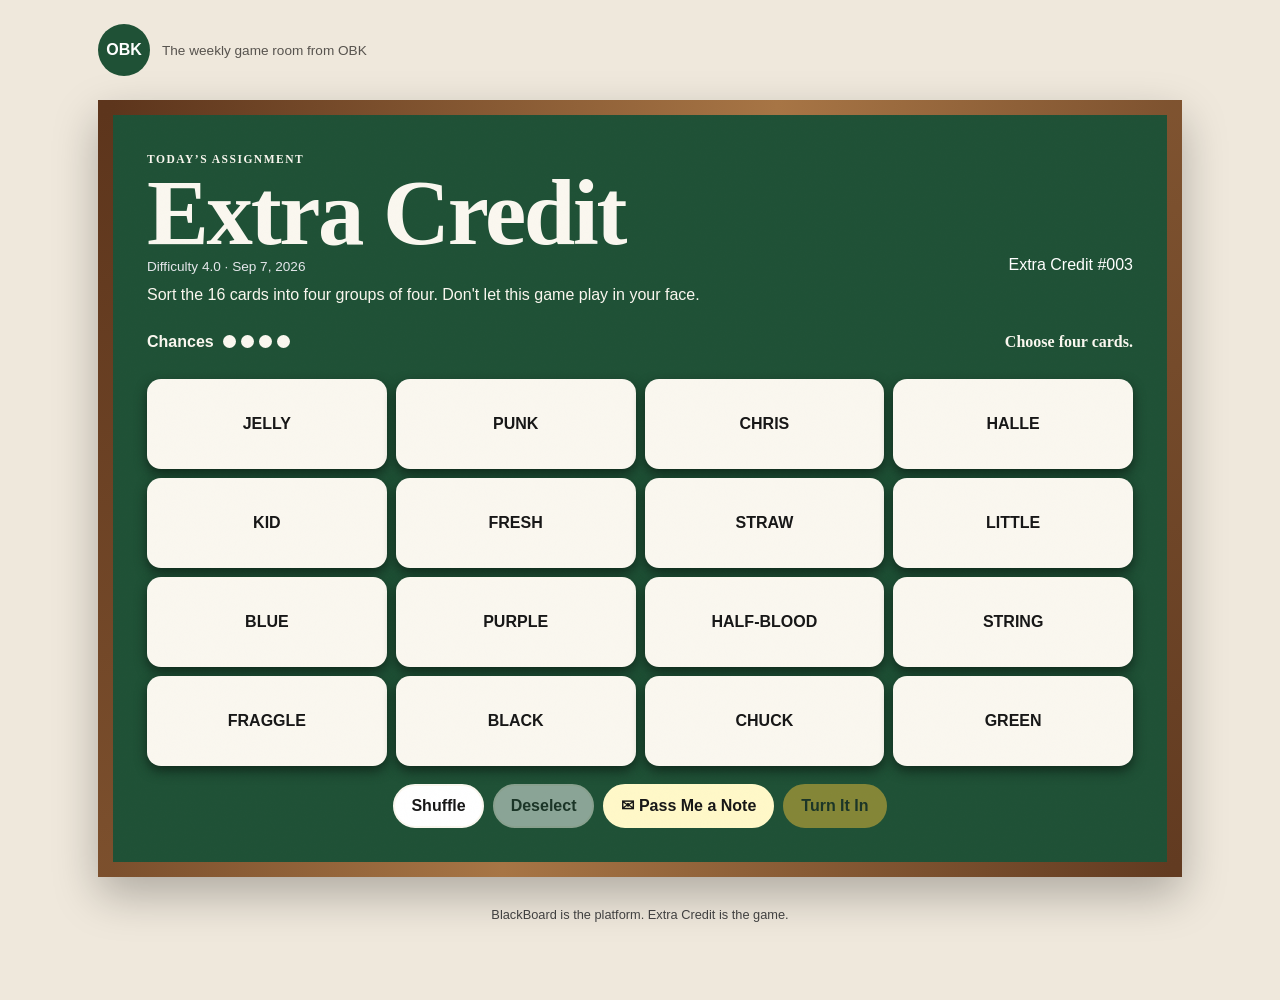
==== embed/blackboard.html @ 4e2f39e2 "Apply approved beta copy and remove reset controls" ====
<!doctype html>
<html lang="en">
<head><meta charset="utf-8"><meta name="viewport" content="width=device-width,initial-scale=1"><meta name="robots" content="noindex,nofollow,noarchive"><meta name="theme-color" content="#1f5136"><title>BlackBoard | Extra Credit</title><meta name="description" content="Step up to BlackBoard and sort sixteen cards into four hidden groups."><style>:root{--ink:#171717;--cream:#fffaf1;--paper:#fff;--accent:#f2b705;--freshman:#e6c35c;--sophomore:#8cc6ad;--junior:#78a8d8;--senior:#ba8bc7;--shadow:0 10px 30px rgb(0 0 0/.09)}
*{box-sizing:border-box}html{font-family:Inter,ui-sans-serif,-apple-system,BlinkMacSystemFont,"Segoe UI",Arial,sans-serif;color:var(--ink);background:var(--cream)}body{margin:0;min-width:320px}button,a{font:inherit}button{cursor:pointer}button:disabled{cursor:not-allowed;opacity:.48}:focus-visible{outline:4px solid #ef9c00;outline-offset:3px}.skip{position:fixed;left:1rem;top:-5rem;z-index:20;background:#fff;padding:.75rem}.skip:focus{top:1rem}.shell{width:min(960px,100%);margin:auto;padding:24px 18px 48px}.site-head{display:flex;align-items:center;justify-content:space-between;gap:20px;margin-bottom:24px}.brand{display:flex;gap:12px;align-items:center;text-decoration:none;color:inherit}.brand-mark{width:52px;height:52px;display:grid;place-items:center;border-radius:15px;background:var(--ink);color:var(--accent);font-weight:900}.brand-copy strong{font-size:clamp(1.45rem,5vw,2.2rem);display:block;letter-spacing:-.04em}.brand-copy span,.meta{font-size:.85rem;color:#57534e}.site-nav{display:flex;gap:15px;align-items:center}.site-nav a{color:inherit;font-weight:800;text-underline-offset:4px}.game{position:relative}.game-head{display:flex;justify-content:space-between;align-items:end;gap:18px;margin-bottom:12px}.eyebrow{text-transform:uppercase;letter-spacing:.13em;font-weight:900;font-size:.72rem}.game h1{font-size:clamp(2.4rem,8vw,4.5rem);letter-spacing:-.055em;line-height:.9;margin:.25rem 0}.lede{margin:.5rem 0 1.25rem;max-width:570px}.status{min-height:36px;display:flex;align-items:center;justify-content:space-between;gap:10px;font-weight:800;margin-bottom:10px}.mistakes-wrap{display:flex;align-items:center;gap:9px;white-space:nowrap}.mistakes{display:flex;gap:5px}.mistake-dot{width:13px;height:13px;border-radius:50%;background:currentColor}.mistake-dot.used{opacity:.16}.message{text-align:right}.solved{display:grid;gap:9px;margin-bottom:9px}.solved-card{border-radius:15px;padding:14px;text-align:center;display:grid;gap:3px;animation:reveal .28s ease both}.solved-card strong{font-size:1.1rem}.solved-card span:last-child{font-size:.88rem}.level-label{text-transform:uppercase;letter-spacing:.12em;font-size:.68rem;font-weight:900}.level-freshman{background:var(--freshman);color:#171717}.level-sophomore{background:var(--sophomore);color:#171717}.level-junior{background:var(--junior);color:#171717}.level-senior{background:var(--senior);color:#171717}.deck{display:grid;grid-template-columns:repeat(4,minmax(0,1fr));gap:9px}.tile{min-height:90px;padding:8px;border:0;border-radius:14px;background:var(--paper);color:var(--ink);box-shadow:var(--shadow);font-weight:900;font-size:clamp(.68rem,2.3vw,1rem);overflow-wrap:anywhere;transition:transform .15s,background .15s,color .15s}.tile:hover:not(:disabled){transform:translateY(-2px)}.tile.selected{background:var(--ink);color:#fff;transform:scale(.96)}.actions{display:flex;gap:9px;justify-content:center;flex-wrap:wrap;margin-top:18px}.pill{padding:10px 16px;border:2px solid currentColor;border-radius:999px;background:#fff;color:var(--ink);font-weight:900}.pill.primary{background:var(--ink);color:#fff;border-color:var(--ink)}.pill.note{background:#fff1a8}.utility{display:flex;justify-content:space-between;align-items:center;margin-top:22px;font-size:.85rem}.text-button{border:0;background:none;text-decoration:underline}.dialog{border:0;border-radius:20px;width:min(480px,calc(100% - 30px));padding:0;box-shadow:0 24px 80px #0006}.dialog::backdrop{background:#171717aa;backdrop-filter:blur(3px)}.dialog-inner{padding:25px}.dialog h2{margin:0 0 8px;font-size:1.8rem}.dialog-actions{display:flex;gap:8px;flex-wrap:wrap;margin-top:18px}.note-choices{display:grid;grid-template-columns:1fr 1fr;gap:10px;margin-top:15px}.note-choice{min-height:85px;border:1px solid #d6c774;border-radius:7px;background:#fff8c8;padding:10px;font-weight:900;box-shadow:3px 4px 0 #d6c774}.result-text{width:100%;height:185px;resize:none;padding:13px;border:1px solid #ccc;border-radius:10px;font:inherit;line-height:1.5}.noscript{padding:1rem;background:#fee2e2}.site-foot{text-align:center;padding:30px;color:#57534e;font-size:.8rem}
@keyframes reveal{from{opacity:0;transform:translateY(8px)}to{opacity:1;transform:none}}
@media(max-width:640px){.shell{padding:16px 12px 32px}.site-head{align-items:flex-start}.site-nav{flex-direction:column;align-items:flex-end;gap:6px}.brand-copy span{display:none}.game-head{align-items:start;flex-direction:column;gap:3px}.deck{gap:6px}.tile{min-height:73px;border-radius:10px}.status{font-size:.8rem}.actions{gap:6px}.pill{padding:9px 12px}.utility{align-items:flex-start;gap:12px}.note-choices{grid-template-columns:1fr}}
@media(prefers-reduced-motion:reduce){*,*::before,*::after{scroll-behavior:auto!important;animation:none!important;transition:none!important}}
/* Release accessibility: primary actions and navigation meet touch-target guidance. */
.pill,.text-button,.note-choice,.site-nav a,.utility a{min-height:44px}.pill,.text-button,.note-choice{min-width:44px}.site-nav a,.utility a{display:inline-flex;align-items:center}.share-status{min-height:1.5em;margin:.5rem 0;font-weight:700}.load-error{max-width:38rem;margin:2rem auto;text-align:center}
/* Final responsive and interaction polish. */
.site-nav a,.utility a,.archive a{color:inherit;text-decoration-color:var(--accent);text-decoration-thickness:2px;text-underline-offset:4px}
.archive .routes a{text-decoration:none}
.note-choice:disabled{opacity:1;color:#514b43;background:#eee6da;border-color:#958a7b}
.actions[hidden]{display:none!important}
.tile{word-break:normal;overflow-wrap:normal;hyphens:manual}
@media(max-width:640px){.tile{font-size:12px}.dialog-actions .pill{min-height:44px}}
@media(max-width:350px){.site-head{flex-wrap:wrap}.site-nav{width:100%;flex-direction:row;justify-content:space-between;align-items:center;gap:4px}.site-nav a{padding-inline:4px}.deck{grid-template-columns:repeat(2,minmax(0,1fr))}.tile{min-height:64px;font-size:13px;padding-inline:5px}}

html{background:#efe8dc}.shell{width:min(1120px,100%)}.brand-mark{border-radius:50%;background:#1f5136;color:#fff}.game{background:#1f5136;color:#faf7ef;border:clamp(8px,2vw,15px) solid #7b4f2d;border-image:linear-gradient(110deg,#5d351c,#a77545,#623b21) 1;border-radius:7px;box-shadow:0 18px 45px #0004;padding:clamp(18px,4vw,34px)}.game::after{content:"";position:absolute;inset:0;pointer-events:none;opacity:.2;background-image:url("data:image/svg+xml,%3Csvg xmlns='http://www.w3.org/2000/svg' width='80' height='80'%3E%3Cfilter id='n'%3E%3CfeTurbulence baseFrequency='.8' numOctaves='2' stitchTiles='stitch'/%3E%3C/filter%3E%3Crect width='100%25' height='100%25' filter='url(%23n)' opacity='.08'/%3E%3C/svg%3E")}.game h1,.message,.eyebrow{font-family:"Patrick Hand","Chalkboard SE",cursive}.game h1{font-size:clamp(3.2rem,9vw,5.8rem);letter-spacing:-.025em}.meta{color:#e5e7eb}.tile{background:#faf7ef;box-shadow:0 5px 12px #102a1c}.tile.selected{background:#f3c13a;color:#171717}.pill{border-color:#faf7ef}.pill.primary{background:#f3c13a;color:#171717;border-color:#f3c13a}.pill.note{background:#fff8c8;color:#171717;border-color:#fff8c8}.text-button{color:#fff}.solved-card{font-family:"Patrick Hand","Chalkboard SE",cursive;font-size:1.05rem;box-shadow:inset 0 0 18px rgb(255 255 255/.12);background-image:linear-gradient(102deg,transparent,rgb(255 255 255/.08),transparent)}.issue-stamp{text-align:right;color:#fff}.site-foot{color:#444}.dialog-inner{background-color:#fffdf5;background-image:repeating-linear-gradient(0deg,transparent 0,transparent 27px,rgb(65 105 160/.09) 28px);border-top:8px solid #7b4f2d;box-shadow:0 18px 55px #0006}.dialog-inner h2{font-family:"Patrick Hand","Chalkboard SE",cursive;font-size:2rem}.dialog .note-choice:disabled{color:#48433d;background:#e8dfd0}

/* Embedded documents are isolated by an iframe; these selectors cannot leak into Fourthwall. */
</style></head>
<body><a class="skip" href="#game">Skip to game</a><div class="shell">
<header class="site-head"><div class="brand"><span class="brand-mark">OBK</span><span class="brand-copy"><span>The weekly game room from OBK</span></span></div></header>
<main id="game" class="game" data-game data-variant="blackboard"><div class="game-head"><div><span class="eyebrow">Today’s assignment</span><h1>Extra Credit</h1><div class="meta"><span data-difficulty></span> · <span data-date></span></div></div><div class="issue-stamp" data-issue></div></div><p class="lede">Sort the 16 cards into four groups of four. Don't let this game play in your face.</p>
<div class="status"><div class="mistakes-wrap">Chances <span class="mistakes" data-mistakes></span></div><div class="message" data-message role="status" aria-live="polite">Choose four cards.</div></div>
<div class="solved" data-solved aria-label="Solved groups"></div><div class="deck" data-deck aria-label="Unsolved cards"></div>
<div class="actions"><button class="pill" type="button" data-shuffle>Shuffle</button><button class="pill" type="button" data-deselect>Deselect</button><button class="pill note" type="button" data-note>✉ Pass Me a Note</button><button class="pill primary" type="button" data-submit>Turn It In</button></div>
</main>
<noscript><p class="noscript">Extra Credit needs JavaScript enabled to keep score.</p></noscript><footer class="site-foot">BlackBoard is the platform. Extra Credit is the game.</footer></div>
<dialog class="dialog" id="note-dialog" aria-labelledby="note-title"><div class="dialog-inner"><h2 id="note-title">Pass Me a Note</h2><p>Open one correct word from a class level. No category spoilers. Each note opens once.</p><div class="note-choices" data-note-choices></div><div class="dialog-actions"><button class="pill" type="button" data-close-dialog>Back to the board</button></div></div></dialog>
<dialog class="dialog" id="result-dialog" aria-labelledby="result-title"><div class="dialog-inner"><h2 id="result-title" data-result-title>Report Card</h2><p>Your report is spoiler-free and ready to share.</p><textarea class="result-text" data-result-text readonly aria-label="Shareable result"></textarea><p class="share-status" data-share-status role="status" aria-live="polite"></p><div class="dialog-actions"><button class="pill primary" type="button" data-copy>Copy Result</button><button class="pill" type="button" data-share>Share</button><button class="pill" type="button" data-close-dialog>Review board</button></div></div></dialog>
<script>const LEVELS = ['freshman', 'sophomore', 'junior', 'senior'];
const SYMBOLS = { freshman: '🟨', sophomore: '🟩', junior: '🟦', senior: '🟪' };

function solutionPaths(puzzle) {
  return puzzle.solutionPaths?.length ? puzzle.solutionPaths : [{ id: 'reference' }];
}

function groupsForPath(puzzle, path) {
  return puzzle.groups.map(group => ({
    ...group,
    words: path.overrides?.[group.level] || group.words
  }));
}

function sameWords(left, right) {
  return left.length === right.length && left.every(word => right.includes(word));
}

function groupForLevel(puzzle, state, level) {
  const paths = solutionPaths(puzzle);
  const path = paths.find(item => item.id === state.solutionPath) || paths[0];
  return groupsForPath(puzzle, path).find(group => group.level === level);
}

function shuffled(items, random = Math.random) {
  const copy = [...items];
  for (let i = copy.length - 1; i > 0; i--) {
    const j = Math.floor(random() * (i + 1));
    [copy[i], copy[j]] = [copy[j], copy[i]];
  }
  return copy;
}

function createGame(puzzle, variant = 'misdirection', random = Math.random) {
  return {
    version: 1,
    contentVersion: puzzle.contentVersion,
    puzzleId: puzzle.id,
    variant,
    remaining: shuffled(puzzle.groups.flatMap(group => group.words), random),
    selected: [],
    solved: [],
    solutionPath: null,
    mistakes: 0,
    notesUsed: [],
    status: 'playing',
    startedAt: Date.now()
  };
}

function toggleCard(state, word) {
  if (state.status !== 'playing' || !state.remaining.includes(word)) return state;
  const selected = state.selected.includes(word)
    ? state.selected.filter(item => item !== word)
    : state.selected.length < 4 ? [...state.selected, word] : state.selected;
  return { ...state, selected };
}

function deselectAll(state) {
  return { ...state, selected: [] };
}

function shuffleRemaining(state, random = Math.random) {
  return { ...state, remaining: shuffled(state.remaining, random) };
}

function submitSelection(state, puzzle) {
  if (state.status !== 'playing') return { state, event: 'inactive' };
  if (state.selected.length !== 4) return { state, event: 'incomplete' };
  const chosen = new Set(state.selected);
  const availablePaths = solutionPaths(puzzle).filter(path => !state.solutionPath || path.id === state.solutionPath);
  const matches = availablePaths.flatMap(path => groupsForPath(puzzle, path)
    .filter(group => !state.solved.includes(group.level) && group.words.every(word => chosen.has(word)))
    .map(group => ({ path, group })));
  const match = matches[0];
  const group = match?.group;
  if (group) {
    const matchingPathIds = new Set(matches
      .filter(item => item.group.level === group.level && sameWords(item.group.words, group.words))
      .map(item => item.path.id));
    const solutionPath = state.solutionPath || (matchingPathIds.size === 1 ? match.path.id : null);
    const solved = [...state.solved, group.level];
    const complete = solved.length === puzzle.groups.length;
    return {
      event: 'correct', group,
      state: {
        ...state,
        selected: [],
        solved,
        solutionPath,
        remaining: state.remaining.filter(word => !chosen.has(word)),
        status: complete ? 'complete' : 'playing',
        ...(complete ? { completedAt: Date.now() } : {})
      }
    };
  }
  const oneAway = availablePaths.some(path => groupsForPath(puzzle, path)
    .some(item => !state.solved.includes(item.level) && item.words.filter(word => chosen.has(word)).length === 3));
  const mistakes = state.mistakes + 1;
  const failed = mistakes >= 4;
  return {
    event: failed ? 'failed' : oneAway ? 'one-away' : 'wrong',
    oneAway,
    state: { ...state, selected: [], mistakes, status: failed ? 'failed' : 'playing' }
  };
}

function useNote(state, level, puzzle) {
  if (!LEVELS.includes(level) || !puzzle.groups.some(group => group.level === level)) return { state, event: 'invalid-level' };
  if (state.notesUsed.includes(level)) return { state, event: 'already-used' };
  const group = puzzle.groups.find(item => item.level === level);
  return {
    event: 'note-opened', level, word: group.hintWord,
    state: { ...state, notesUsed: [...state.notesUsed, level] }
  };
}

function resetGame(puzzle, variant = 'misdirection', random = Math.random) {
  return createGame(puzzle, variant, random);
}

function hydrateGame(value, puzzle, variant) {
  if (!value || value.version !== 1 || value.contentVersion !== puzzle.contentVersion || value.puzzleId !== puzzle.id || value.variant !== variant) return null;
  const allWords = puzzle.groups.flatMap(group => group.words);
  const paths = solutionPaths(puzzle);
  const requestedPath = value.solutionPath == null ? null : paths.find(path => path.id === value.solutionPath);
  if (value.solutionPath != null && !requestedPath) return null;
  const candidatePaths = requestedPath ? [requestedPath] : paths;
  const compatiblePaths = candidatePaths.filter(path => {
    const solvedWords = groupsForPath(puzzle, path)
      .filter(group => value.solved?.includes(group.level)).flatMap(group => group.words);
    const expected = allWords.filter(word => !solvedWords.includes(word));
    return Array.isArray(value.remaining) && sameWords(value.remaining, expected);
  });
  const valid = Array.isArray(value.remaining) && Array.isArray(value.selected) && Array.isArray(value.solved) &&
    Array.isArray(value.notesUsed) && Number.isInteger(value.mistakes) && value.mistakes >= 0 && value.mistakes <= 4 &&
    value.remaining.every(word => allWords.includes(word)) && new Set(value.remaining).size === value.remaining.length &&
    value.selected.every(word => value.remaining.includes(word)) && new Set(value.selected).size === value.selected.length && value.selected.length <= 4 &&
    value.solved.every(level => LEVELS.includes(level)) && new Set(value.solved).size === value.solved.length &&
    value.notesUsed.every(level => LEVELS.includes(level)) && new Set(value.notesUsed).size === value.notesUsed.length &&
    ['playing','complete','failed'].includes(value.status) && compatiblePaths.length > 0 &&
    (value.status !== 'complete' || (value.solved.length === puzzle.groups.length && value.remaining.length === 0)) &&
    (value.status !== 'playing' || value.solved.length < puzzle.groups.length);
  if (!valid) return null;
  const inferredPath = value.solutionPath ?? (compatiblePaths.length === 1 && paths.length > 1 ? compatiblePaths[0].id : null);
  return Object.hasOwn(value, 'solutionPath') && value.solutionPath === inferredPath ? value : { ...value, solutionPath: inferredPath };
}

function resultText(state, puzzle) {
  const rows = state.solved.map(level => SYMBOLS[level]).join('\n');
  if (state.status === 'failed') {
    return `BlackBoard\n${puzzle.title}\nOutcome: Not solved\nMistakes: ${state.mistakes}\nNotes Used: ${state.notesUsed.length}`;
  }
  return `BlackBoard\n${puzzle.title}\n\n${rows}\n\nMistakes: ${state.mistakes}\nNotes Used: ${state.notesUsed.length}`;
}


const allowed = new Set([
  'blackboard_page_view','extra_credit_started','submission_correct','submission_wrong',
  'one_away_triggered','note_opened','group_solved','puzzle_completed','puzzle_failed',
  'result_copied','result_shared','archive_opened'
]);
const parentChannel = 'obk:blackboard:analytics:v1';

function track(name, details = {}) {
  if (!allowed.has(name)) return;
  const safe = Object.fromEntries(Object.entries(details).filter(([, value]) =>
    ['string','number','boolean'].includes(typeof value)
  ));
  const payload = { name, ...safe };
  window.dispatchEvent(new CustomEvent('blackboard:analytics', { detail: payload }));
  if (Array.isArray(window.dataLayer)) window.dataLayer.push({ event: name, ...safe });
  if (window.parent !== window) window.parent.postMessage({ channel: parentChannel, payload }, '*');
}

const root = document.querySelector('[data-game]');
const variant = root.dataset.variant;
const $ = selector => document.querySelector(selector);

function renderLoadError() {
  const panel = document.createElement('section');
  panel.className = 'load-error';
  panel.setAttribute('role', 'alert');
  const title = document.createElement('h2');
  title.textContent = 'We could not load this puzzle.';
  const detail = document.createElement('p');
  detail.textContent = 'Check your connection or puzzle data, then try again.';
  const retry = document.createElement('button');
  retry.type = 'button';
  retry.className = 'pill primary';
  retry.textContent = 'Retry puzzle';
  retry.addEventListener('click', () => location.reload());
  panel.append(title, detail, retry);
  root.replaceChildren(panel);
}

function isPuzzle(value) {
  if (!value || typeof value.id !== 'string' || typeof value.contentVersion !== 'string' ||
      typeof value.title !== 'string' || typeof value.publishDate !== 'string' || !Array.isArray(value.groups) || value.groups.length !== 4) return false;
  const words = value.groups.flatMap(group => Array.isArray(group.words) ? group.words : []);
  return words.length === 16 && new Set(words).size === 16 && value.groups.every(group =>
    LEVELS.includes(group.level) && typeof group.category === 'string' && group.words.length === 4 &&
    group.words.every(word => typeof word === 'string') && group.words.includes(group.hintWord));
}

const catalog = {"puzzles":[{"id":"003","contentVersion":"1.0.0","title":"Extra Credit #003","publishDate":"2026-09-07","difficulty":"4.0","dek":"Some cards are absolutely trying to set you up.","groups":[{"level":"freshman","category":"___ Berry","words":["HALLE","CHUCK","BLUE","STRAW"],"hintWord":"HALLE"},{"level":"sophomore","category":"___ Rock","words":["CHRIS","KID","PUNK","FRAGGLE"],"hintWord":"CHRIS"},{"level":"junior","category":"___ Prince","words":["FRESH","PURPLE","HALF-BLOOD","LITTLE"],"hintWord":"FRESH"},{"level":"senior","category":"___ Bean","words":["BLACK","GREEN","STRING","JELLY"],"hintWord":"JELLY"}],"solutionPaths":[{"id":"reference"},{"id":"black-purple-swap","overrides":{"junior":["FRESH","BLACK","HALF-BLOOD","LITTLE"],"senior":["PURPLE","GREEN","STRING","JELLY"]}}]}]};
if (catalog) {
  const requested = new URLSearchParams(location.search).get('issue');
  const puzzle = catalog.puzzles.find(item => item.id === requested) || catalog.puzzles.at(-1);
  const storageKey = `obk:blackboard:${puzzle.id}:${variant}`;
  let memorySave = null;
  let storageWarning = false;
  let saved = null;
  try {
    const raw = localStorage.getItem(storageKey);
    saved = raw ? JSON.parse(raw) : null;
  } catch {
    saved = memorySave;
    storageWarning = true;
  }
  let state = hydrateGame(saved, puzzle, variant) || createGame(puzzle, variant);
  const isNew = !saved;

  const els = {
    issue: $('[data-issue]'), date: $('[data-date]'), difficulty: $('[data-difficulty]'),
    deck: $('[data-deck]'), solved: $('[data-solved]'), message: $('[data-message]'),
    mistakes: $('[data-mistakes]'), submit: $('[data-submit]'), deselect: $('[data-deselect]'),
    shuffle: $('[data-shuffle]'), reset: $('[data-reset]'), note: $('[data-note]'),
    noteDialog: $('#note-dialog'), noteChoices: $('[data-note-choices]'),
    resultDialog: $('#result-dialog'), resultText: $('[data-result-text]'),
    copy: $('[data-copy]'), share: $('[data-share]'), resultTitle: $('[data-result-title]'),
    actions: $('.actions'),
    shareStatus: $('[data-share-status]')
  };

  function announce(text) { els.message.textContent = text; }
  function titleCase(word) { return word[0].toUpperCase() + word.slice(1); }
  function groupFor(level) { return groupForLevel(puzzle, state, level); }
  function persist() {
    memorySave = JSON.parse(JSON.stringify(state));
    try { localStorage.setItem(storageKey, JSON.stringify(state)); }
    catch { storageWarning = true; }
  }
  function storageNotice() {
    if (storageWarning) announce('Progress is saved for this visit only.');
  }

  function render() {
    els.issue.textContent = puzzle.title;
    els.date.textContent = new Date(`${puzzle.publishDate}T12:00:00`).toLocaleDateString(undefined, { month:'short', day:'numeric', year:'numeric' });
    els.difficulty.textContent = `Difficulty ${puzzle.difficulty}`;
    const visibleWords = state.status === 'failed' ? [] : state.remaining;
    els.deck.replaceChildren(...visibleWords.map(word => {
      const button = document.createElement('button');
      button.type = 'button';
      button.className = `tile${state.selected.includes(word) ? ' selected' : ''}`;
      button.textContent = word;
      button.dataset.word = word;
      button.setAttribute('aria-pressed', String(state.selected.includes(word)));
      button.disabled = state.status !== 'playing';
      button.addEventListener('click', () => {
        const atLimit = state.selected.length === 4 && !state.selected.includes(word);
        state = toggleCard(state, word);
        persist();
        render();
        if (atLimit) announce('Four-card limit reached. Deselect a card before choosing another.');
      });
      return button;
    }));

    const shownLevels = state.status === 'failed' ? LEVELS : state.solved;
    els.solved.replaceChildren(...shownLevels.map(level => {
      const group = groupFor(level);
      const card = document.createElement('section');
      card.className = `solved-card level-${level}`;
      const label = document.createElement('span');
      label.className = 'level-label';
      label.textContent = titleCase(level);
      const category = document.createElement('strong');
      category.textContent = group.category;
      const words = document.createElement('span');
      words.textContent = group.words.join(' · ');
      card.append(label, category, words);
      return card;
    }));
    els.mistakes.replaceChildren(...Array.from({ length: 4 }, (_, index) => {
      const dot = document.createElement('span');
      dot.className = `mistake-dot${index < state.mistakes ? ' used' : ''}`;
      dot.setAttribute('aria-hidden', 'true');
      return dot;
    }));
    els.mistakes.setAttribute('aria-label', `${4-state.mistakes} mistakes remaining`);
    els.submit.disabled = state.selected.length !== 4 || state.status !== 'playing';
    els.deselect.disabled = state.selected.length === 0 || state.status !== 'playing';
    els.shuffle.disabled = state.status !== 'playing';
    els.note.disabled = state.status !== 'playing' || state.notesUsed.length === 4;
    els.actions.hidden = state.status === 'failed';
    if (state.status === 'failed') announce('Class dismissed — the board has been revealed.');
    if (state.status === 'complete') openResult('Extra credit earned!');
    if (state.status === 'failed') openResult('Class dismissed — review the board.');
  }

  function openResult(title) {
    els.resultTitle.textContent = title;
    els.resultText.value = resultText(state, puzzle);
    els.resultText.setSelectionRange(0, 0);
    els.resultText.scrollTop = 0;
    els.share.hidden = typeof navigator.share !== 'function';
    if (!els.resultDialog.open) {
      els.copy.textContent = 'Copy Result';
      els.shareStatus.textContent = '';
      els.resultDialog.showModal();
    }
    els.resultText.setSelectionRange(0, 0);
    els.resultText.scrollTop = 0;
  }

  function manualCopyFallback() {
    els.shareStatus.textContent = 'Select the spoiler-free result above and copy manually.';
    els.resultText.focus();
    els.resultText.select();
  }

  function renderNoteChoices(focusAfterLevel = null) {
    els.noteChoices.replaceChildren(...LEVELS.map(level => {
      const button = document.createElement('button');
      button.type = 'button';
      button.className = 'note-choice';
      button.dataset.level = level;
      const used = state.notesUsed.includes(level);
      button.textContent = used ? `${titleCase(level)} Note — ${groupFor(level).hintWord}` : `${titleCase(level)} Note`;
      button.disabled = used;
      button.addEventListener('click', () => {
        const result = useNote(state, level, puzzle);
        state = result.state;
        persist();
        announce(`${titleCase(level)} note opened: ${result.word}`);
        track('note_opened', { issue:puzzle.id, variant, level });
        render();
        renderNoteChoices(level);
      });
      return button;
    }));
    if (focusAfterLevel) {
      const index = LEVELS.indexOf(focusAfterLevel);
      const candidates = [...els.noteChoices.querySelectorAll('button:not(:disabled)')];
      const next = candidates.find(button => LEVELS.indexOf(button.dataset.level) > index) || candidates[0] || els.noteDialog.querySelector('[data-close-dialog]');
      next.focus();
    }
  }

  els.submit.addEventListener('click', () => {
    const outcome = submitSelection(state, puzzle);
    state = outcome.state;
    if (outcome.event === 'incomplete') return announce('Choose exactly four cards.');
    if (outcome.event === 'correct') {
      announce(`${titleCase(outcome.group.level)} group solved.`);
      track('submission_correct', { issue:puzzle.id, variant });
      track('group_solved', { issue:puzzle.id, variant, level:outcome.group.level });
    } else {
      announce(outcome.event === 'failed' ? 'Class dismissed — the board has been revealed.' : outcome.oneAway ? 'One away — three belong together.' : 'That set does not make the grade.');
      track('submission_wrong', { issue:puzzle.id, variant, mistakes:state.mistakes });
      if (outcome.oneAway) track('one_away_triggered', { issue:puzzle.id, variant });
    }
    if (state.status === 'complete') track('puzzle_completed', { issue:puzzle.id, variant, mistakes:state.mistakes, notes:state.notesUsed.length });
    if (state.status === 'failed') track('puzzle_failed', { issue:puzzle.id, variant });
    persist(); render();
  });
  els.deselect.addEventListener('click', () => { state = deselectAll(state); persist(); render(); announce('Selection cleared.'); });
  els.shuffle.addEventListener('click', () => { state = shuffleRemaining(state); persist(); render(); announce('Cards shuffled.'); });
  els.reset?.addEventListener('click', () => {
    if (!confirm('Start this issue over? Your saved progress will be erased.')) return;
    try { localStorage.removeItem(storageKey); } catch { storageWarning = true; }
    memorySave = null;
    state = createGame(puzzle, variant);
    els.copy.textContent = 'Copy Result';
    els.shareStatus.textContent = '';
    persist(); render(); announce('Fresh board ready.');
  });
  els.note.addEventListener('click', () => {
    renderNoteChoices();
    els.noteDialog.showModal();
    (els.noteChoices.querySelector('button:not(:disabled)') || els.noteDialog.querySelector('[data-close-dialog]')).focus();
  });
  document.querySelectorAll('[data-close-dialog]').forEach(button => button.addEventListener('click', () => button.closest('dialog').close()));
  els.copy.addEventListener('click', async () => {
    try {
      if (!navigator.clipboard?.writeText) throw new Error('clipboard unavailable');
      await navigator.clipboard.writeText(resultText(state, puzzle));
      els.copy.textContent = 'Copied!';
      els.shareStatus.textContent = '';
      track('result_copied', { issue:puzzle.id, variant });
    } catch { manualCopyFallback(); }
  });
  els.share.addEventListener('click', async () => {
    els.shareStatus.textContent = '';
    try {
      await navigator.share({ title:puzzle.title, text:resultText(state,puzzle) });
      track('result_shared', { issue:puzzle.id, variant });
    } catch (error) {
      if (error?.name !== 'AbortError') manualCopyFallback();
    }
  });

  document.addEventListener('keydown', event => {
    if (event.key === 'Escape' && state.selected.length && !document.querySelector('dialog[open]')) {
      state = deselectAll(state); persist(); render(); announce('Selection cleared.');
    }
  });
  track('blackboard_page_view', { issue:puzzle.id, variant });
  if (isNew) track('extra_credit_started', { issue:puzzle.id, variant });
  render();
  persist();
  storageNotice();
}
</script>
<script>(()=>{const channel="obk:blackboard:embed-size:v1";let last=0;const send=()=>{const height=Math.max(document.documentElement.scrollHeight,document.body.scrollHeight);if(height!==last){last=height;parent.postMessage({channel,height},'*')}};new ResizeObserver(send).observe(document.documentElement);addEventListener('load',send);addEventListener('resize',send);send()})()</script>
</body></html>
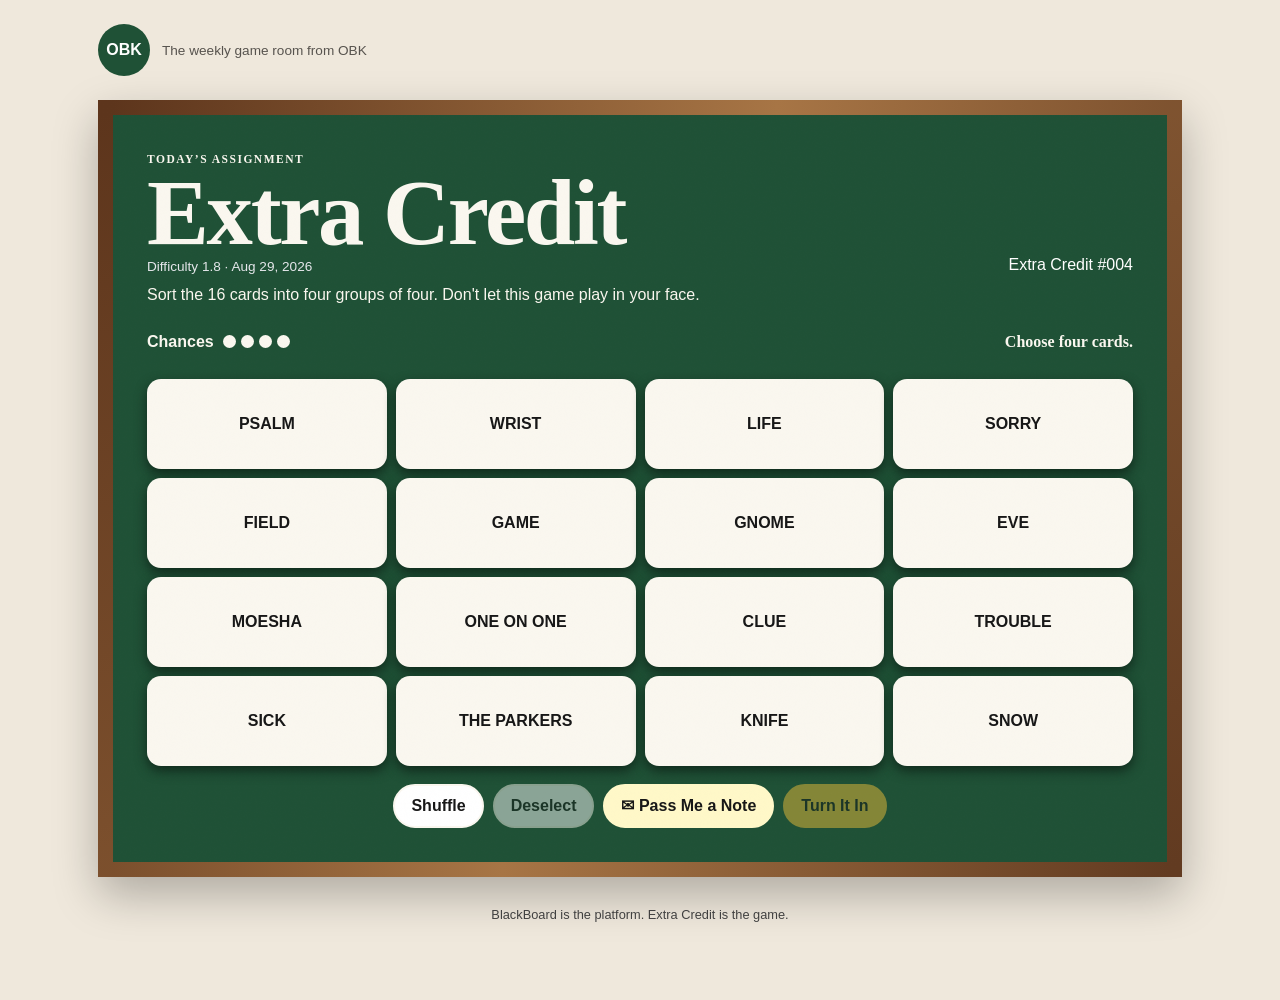
==== commit c7fa3de2: "Add level 1.8 BlackBoard beta assignment" ====
--- a/embed/blackboard.html
+++ b/embed/blackboard.html
@@ -235,10 +235,10 @@
     group.words.every(word => typeof word === 'string') && group.words.includes(group.hintWord));
 }
 
-const catalog = {"puzzles":[{"id":"003","contentVersion":"1.0.0","title":"Extra Credit #003","publishDate":"2026-09-07","difficulty":"4.0","dek":"Some cards are absolutely trying to set you up.","groups":[{"level":"freshman","category":"___ Berry","words":["HALLE","CHUCK","BLUE","STRAW"],"hintWord":"HALLE"},{"level":"sophomore","category":"___ Rock","words":["CHRIS","KID","PUNK","FRAGGLE"],"hintWord":"CHRIS"},{"level":"junior","category":"___ Prince","words":["FRESH","PURPLE","HALF-BLOOD","LITTLE"],"hintWord":"FRESH"},{"level":"senior","category":"___ Bean","words":["BLACK","GREEN","STRING","JELLY"],"hintWord":"JELLY"}],"solutionPaths":[{"id":"reference"},{"id":"black-purple-swap","overrides":{"junior":["FRESH","BLACK","HALF-BLOOD","LITTLE"],"senior":["PURPLE","GREEN","STRING","JELLY"]}}]}]};
+const catalog = {"puzzles":[{"id":"004","contentVersion":"1.0.0","title":"Extra Credit #004","publishDate":"2026-08-29","difficulty":"1.8","dek":"A level 1.8 warm-up with just enough side-eye.","groups":[{"level":"freshman","category":"Classic board games","words":["SORRY","CLUE","TROUBLE","LIFE"],"hintWord":"SORRY"},{"level":"sophomore","category":"Black-led UPN sitcoms","words":["MOESHA","EVE","THE PARKERS","ONE ON ONE"],"hintWord":"MOESHA"},{"level":"junior","category":"___ Day","words":["FIELD","GAME","SICK","SNOW"],"hintWord":"FIELD"},{"level":"senior","category":"Start with a silent letter","words":["KNIFE","GNOME","WRIST","PSALM"],"hintWord":"KNIFE"}],"solutionPaths":[{"id":"reference"}]},{"id":"003","contentVersion":"1.0.0","title":"Extra Credit #003","publishDate":"2026-09-07","difficulty":"4.0","dek":"Some cards are absolutely trying to set you up.","groups":[{"level":"freshman","category":"___ Berry","words":["HALLE","CHUCK","BLUE","STRAW"],"hintWord":"HALLE"},{"level":"sophomore","category":"___ Rock","words":["CHRIS","KID","PUNK","FRAGGLE"],"hintWord":"CHRIS"},{"level":"junior","category":"___ Prince","words":["FRESH","PURPLE","HALF-BLOOD","LITTLE"],"hintWord":"FRESH"},{"level":"senior","category":"___ Bean","words":["BLACK","GREEN","STRING","JELLY"],"hintWord":"JELLY"}],"solutionPaths":[{"id":"reference"},{"id":"black-purple-swap","overrides":{"junior":["FRESH","BLACK","HALF-BLOOD","LITTLE"],"senior":["PURPLE","GREEN","STRING","JELLY"]}}]}]};
 if (catalog) {
   const requested = new URLSearchParams(location.search).get('issue');
-  const puzzle = catalog.puzzles.find(item => item.id === requested) || catalog.puzzles.at(-1);
+  const puzzle = catalog.puzzles.find(item => item.id === requested) || catalog.puzzles.find(item => item.id === '004') || catalog.puzzles.at(-1);
   const storageKey = `obk:blackboard:${puzzle.id}:${variant}`;
   let memorySave = null;
   let storageWarning = false;
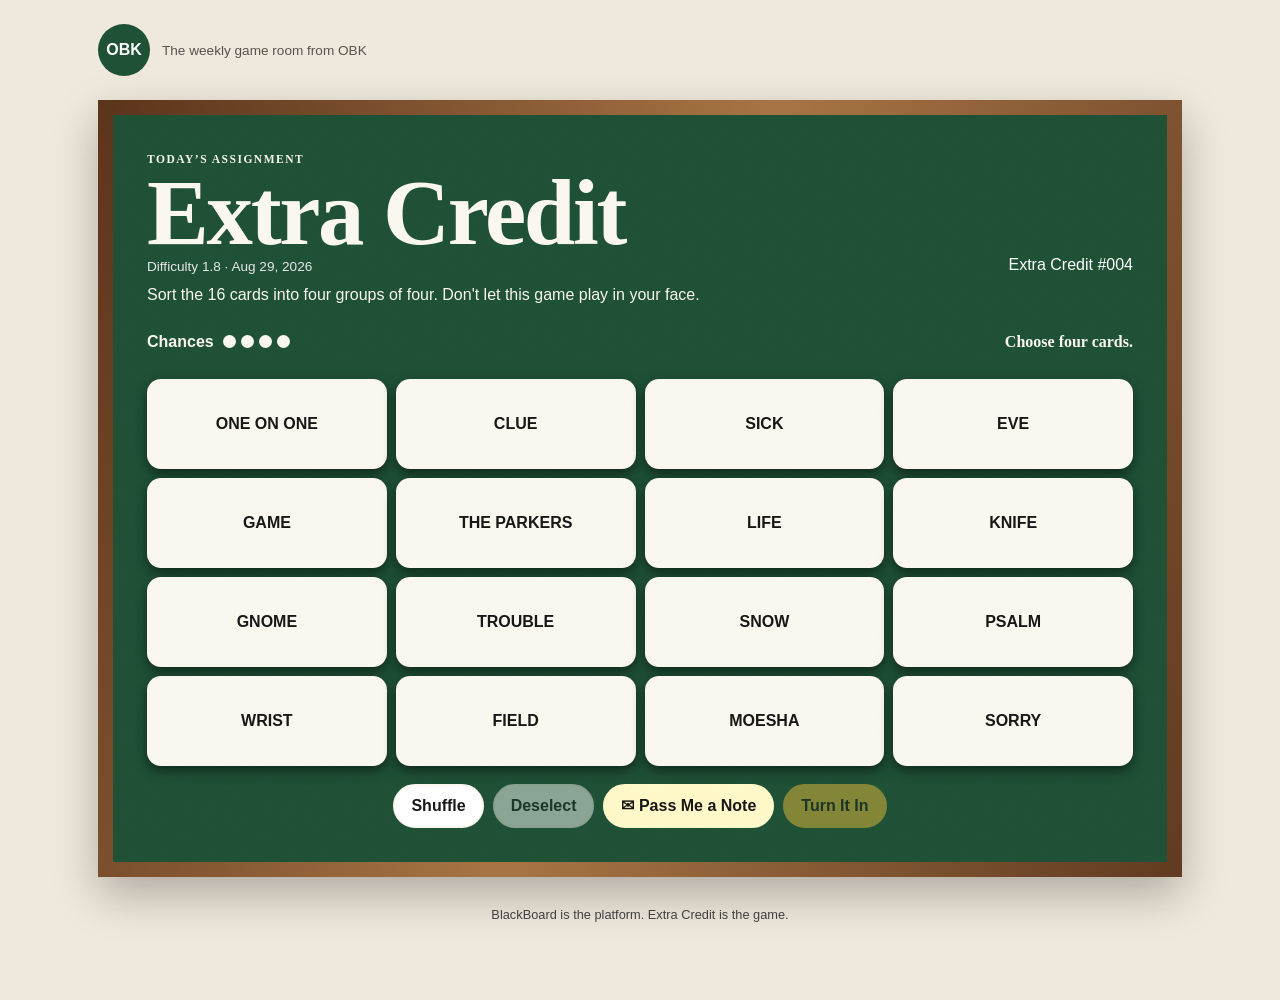
==== commit b908be45: "Add privacy-light beta analytics" ====
--- a/embed/blackboard.html
+++ b/embed/blackboard.html
@@ -190,19 +190,158 @@
 const allowed = new Set([
   'blackboard_page_view','extra_credit_started','submission_correct','submission_wrong',
   'one_away_triggered','note_opened','group_solved','puzzle_completed','puzzle_failed',
-  'result_copied','result_shared','archive_opened'
+  'result_copied','result_shared','archive_opened','session_summary'
 ]);
+const allowedDetailKeys = new Set(['issue','variant','level','mistakes','notes']);
+const allowedAttribution = ['tester','first','position','utm_source','utm_medium','utm_campaign','utm_content'];
 const parentChannel = 'obk:blackboard:analytics:v1';
+const collectorName = 'OBK Extra Credit Beta Analytics';
+const collectorUrl = 'https://docs.google.com/forms/d/e/1FAIpQLSeT6aYOohLqDKbA_g9wj3XzfJS9mZMpETEm-7RBGRyx_tzQ-w/formResponse';
+const collectorField = 'entry.709548594';
+const sessionKey = 'obk:extra-credit:analytics-session:v1';
+const schemaVersion = 1;
+
+let configured = false;
+let context = {};
+let attribution = {};
+let sessionId = '';
+let sequence = 0;
+let sessionStartedAt = Date.now();
+let activeStartedAt = null;
+let activeMilliseconds = 0;
+let lastEvent = 'none';
+let summaryVersion = 0;
+const progress = { attempts:0, hints:0, groups_solved:0, outcome:'in_progress' };
+
+function safeSessionId() {
+  try {
+    const existing = sessionStorage.getItem(sessionKey);
+    if (existing && /^[a-zA-Z0-9-]{8,80}$/.test(existing)) return existing;
+    const created = crypto.randomUUID?.() || `visit-${Date.now()}-${Math.random().toString(36).slice(2,10)}`;
+    sessionStorage.setItem(sessionKey, created);
+    return created;
+  } catch {
+    return `visit-${Date.now()}-${Math.random().toString(36).slice(2,10)}`;
+  }
+}
+
+function cleanToken(value, maximum = 64) {
+  return typeof value === 'string' && /^[a-zA-Z0-9._-]+$/.test(value) ? value.slice(0, maximum) : undefined;
+}
+
+function readAttribution() {
+  const params = new URLSearchParams(location.search);
+  const values = {};
+  for (const key of allowedAttribution) {
+    const cleaned = cleanToken(params.get(key));
+    if (cleaned) values[key] = cleaned;
+  }
+  if (!/^beta0[1-4]$/.test(values.tester || '')) delete values.tester;
+  if (!['blackboard','misdirection'].includes(values.first)) delete values.first;
+  if (!['1','2'].includes(values.position)) delete values.position;
+  if (values.position) values.position = Number(values.position);
+  return values;
+}
+
+function deviceClass() {
+  if (innerWidth < 600) return 'mobile';
+  if (innerWidth < 1000) return 'tablet';
+  return 'desktop';
+}
+
+function updateActiveTime() {
+  const now = performance.now();
+  if (document.visibilityState === 'visible') {
+    if (activeStartedAt === null) activeStartedAt = now;
+  } else if (activeStartedAt !== null) {
+    activeMilliseconds += Math.max(0, now - activeStartedAt);
+    activeStartedAt = null;
+  }
+}
+
+function activeSeconds() {
+  updateActiveTime();
+  const current = activeStartedAt === null ? 0 : Math.max(0, performance.now() - activeStartedAt);
+  return Math.round((activeMilliseconds + current) / 1000);
+}
+
+function safeDetails(details) {
+  return Object.fromEntries(Object.entries(details).filter(([key, value]) =>
+    allowedDetailKeys.has(key) && ['string','number','boolean'].includes(typeof value)
+  ));
+}
+
+function updateProgress(name) {
+  if (name === 'submission_correct' || name === 'submission_wrong') progress.attempts += 1;
+  if (name === 'note_opened') progress.hints += 1;
+  if (name === 'group_solved') progress.groups_solved += 1;
+  if (name === 'puzzle_completed') progress.outcome = 'completed';
+  if (name === 'puzzle_failed') progress.outcome = 'failed';
+}
+
+function send(event, details = {}) {
+  const payload = {
+    schema: schemaVersion,
+    collector: collectorName,
+    event,
+    occurred_at: new Date().toISOString(),
+    session_id: sessionId,
+    sequence: ++sequence,
+    active_seconds: activeSeconds(),
+    elapsed_seconds: Math.max(0, Math.round((Date.now() - sessionStartedAt) / 1000)),
+    device: deviceClass(),
+    ...attribution,
+    ...context,
+    ...progress,
+    ...details
+  };
+  try {
+    const body = new URLSearchParams({
+      [collectorField]: JSON.stringify(payload),
+      fvv: '1',
+      pageHistory: '0',
+      submissionTimestamp: '-1'
+    });
+    navigator.sendBeacon(collectorUrl, body);
+  } catch {
+    // Analytics must never interrupt the game.
+  }
+  return payload;
+}
+
+function sendSummary() {
+  if (!configured || lastEvent === 'none') return;
+  summaryVersion += 1;
+  send('session_summary', { last_event:lastEvent, summary_version:summaryVersion });
+}
+
+function configureAnalytics(baseContext = {}) {
+  if (configured) return;
+  configured = true;
+  sessionId = safeSessionId();
+  attribution = readAttribution();
+  context = safeDetails(baseContext);
+  sessionStartedAt = Date.now();
+  updateActiveTime();
+  document.addEventListener('visibilitychange', () => {
+    updateActiveTime();
+    if (document.visibilityState === 'hidden') sendSummary();
+  });
+  addEventListener('pagehide', sendSummary);
+}
 
 function track(name, details = {}) {
   if (!allowed.has(name)) return;
-  const safe = Object.fromEntries(Object.entries(details).filter(([, value]) =>
-    ['string','number','boolean'].includes(typeof value)
-  ));
+  if (!configured) configureAnalytics();
+  const safe = safeDetails(details);
+  updateProgress(name);
+  const collected = send(name, safe);
+  lastEvent = name;
   const payload = { name, ...safe };
   window.dispatchEvent(new CustomEvent('blackboard:analytics', { detail: payload }));
-  if (Array.isArray(window.dataLayer)) window.dataLayer.push({ event: name, ...safe });
-  if (window.parent !== window) window.parent.postMessage({ channel: parentChannel, payload }, '*');
+  if (Array.isArray(window.dataLayer)) window.dataLayer.push({ event:name, ...safe });
+  if (window.parent !== window) window.parent.postMessage({ channel:parentChannel, payload }, '*');
+  return collected;
 }
 
 const root = document.querySelector('[data-game]');
@@ -251,7 +390,8 @@
     storageWarning = true;
   }
   let state = hydrateGame(saved, puzzle, variant) || createGame(puzzle, variant);
-  const isNew = !saved;
+  let analyticsStarted = false;
+  configureAnalytics({ issue:puzzle.id, variant });
 
   const els = {
     issue: $('[data-issue]'), date: $('[data-date]'), difficulty: $('[data-difficulty]'),
@@ -291,8 +431,13 @@
       button.setAttribute('aria-pressed', String(state.selected.includes(word)));
       button.disabled = state.status !== 'playing';
       button.addEventListener('click', () => {
+        const wasSelected = state.selected.includes(word);
         const atLimit = state.selected.length === 4 && !state.selected.includes(word);
         state = toggleCard(state, word);
+        if (!analyticsStarted && !wasSelected && state.selected.includes(word)) {
+          analyticsStarted = true;
+          track('extra_credit_started', { issue:puzzle.id, variant });
+        }
         persist();
         render();
         if (atLimit) announce('Four-card limit reached. Deselect a card before choosing another.');
@@ -440,7 +585,6 @@
     }
   });
   track('blackboard_page_view', { issue:puzzle.id, variant });
-  if (isNew) track('extra_credit_started', { issue:puzzle.id, variant });
   render();
   persist();
   storageNotice();
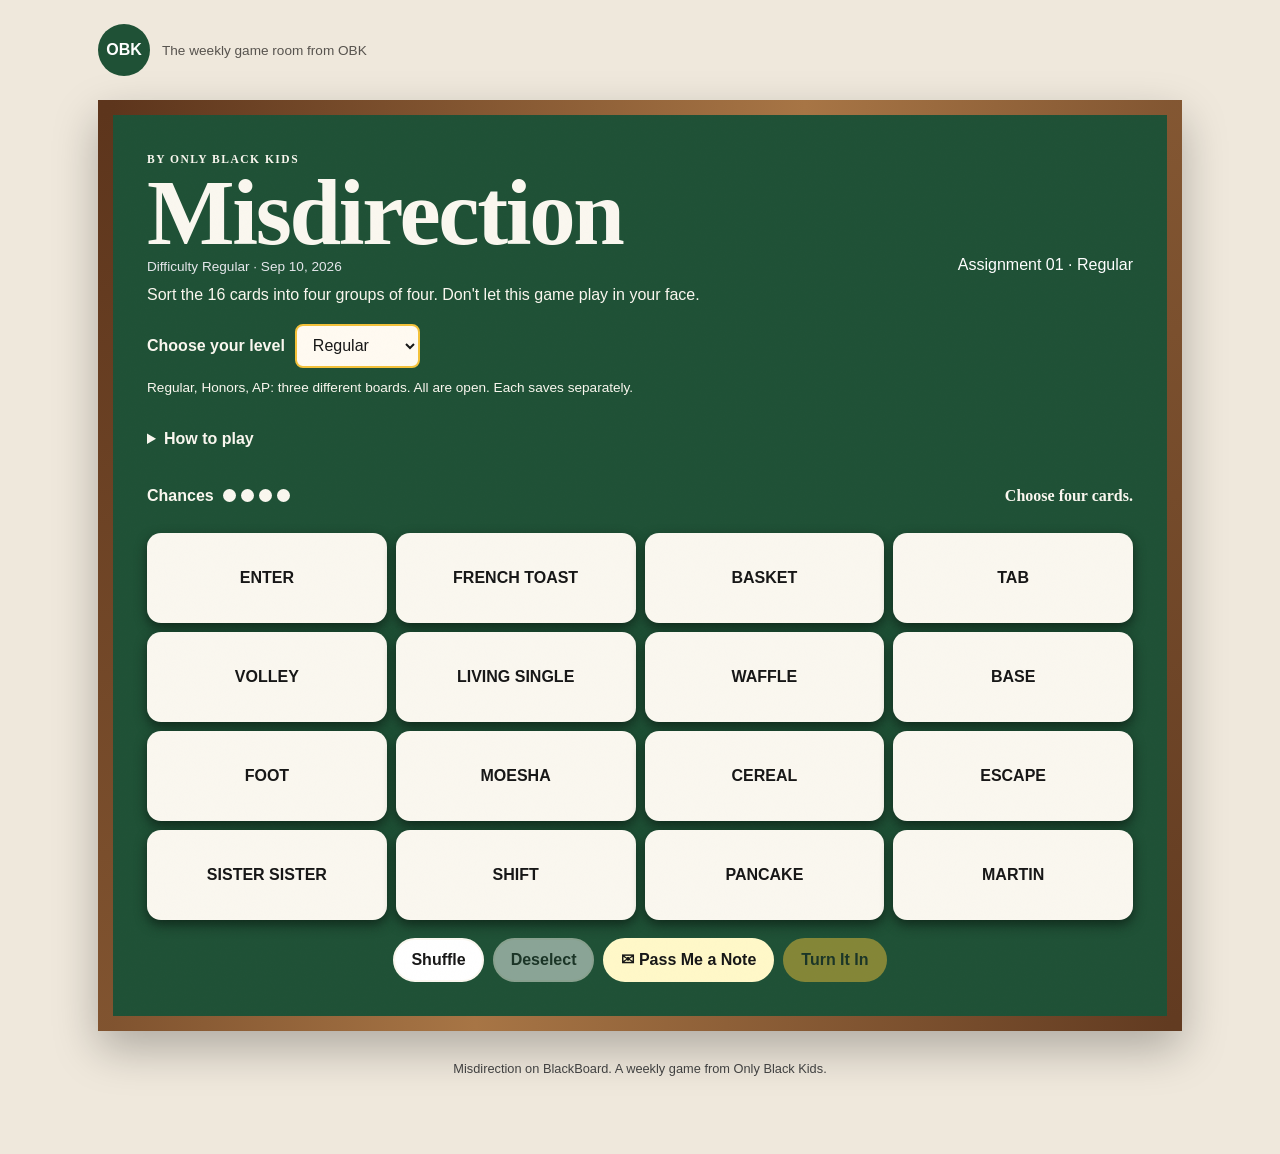
==== commit bd599b0c: "Release Misdirection class levels and clarity improvements" ====
--- a/embed/blackboard.html
+++ b/embed/blackboard.html
@@ -1,10 +1,12 @@
 <!doctype html>
 <html lang="en">
-<head><meta charset="utf-8"><meta name="viewport" content="width=device-width,initial-scale=1"><meta name="robots" content="noindex,nofollow,noarchive"><meta name="theme-color" content="#1f5136"><title>BlackBoard | Extra Credit</title><meta name="description" content="Step up to BlackBoard and sort sixteen cards into four hidden groups."><style>:root{--ink:#171717;--cream:#fffaf1;--paper:#fff;--accent:#f2b705;--freshman:#e6c35c;--sophomore:#8cc6ad;--junior:#78a8d8;--senior:#ba8bc7;--shadow:0 10px 30px rgb(0 0 0/.09)}
+<head><meta charset="utf-8"><meta name="viewport" content="width=device-width,initial-scale=1"><meta name="robots" content="noindex,nofollow,noarchive"><meta name="theme-color" content="#1f5136"><title>Misdirection | Only Black Kids</title><meta name="description" content="Three levels. Three different boards. Find four hidden groups of four."><style>:root{--ink:#171717;--cream:#fffaf1;--paper:#fff;--accent:#f2b705;--freshman:#e6c35c;--sophomore:#8cc6ad;--junior:#78a8d8;--senior:#ba8bc7;--shadow:0 10px 30px rgb(0 0 0/.09)}
 *{box-sizing:border-box}html{font-family:Inter,ui-sans-serif,-apple-system,BlinkMacSystemFont,"Segoe UI",Arial,sans-serif;color:var(--ink);background:var(--cream)}body{margin:0;min-width:320px}button,a{font:inherit}button{cursor:pointer}button:disabled{cursor:not-allowed;opacity:.48}:focus-visible{outline:4px solid #ef9c00;outline-offset:3px}.skip{position:fixed;left:1rem;top:-5rem;z-index:20;background:#fff;padding:.75rem}.skip:focus{top:1rem}.shell{width:min(960px,100%);margin:auto;padding:24px 18px 48px}.site-head{display:flex;align-items:center;justify-content:space-between;gap:20px;margin-bottom:24px}.brand{display:flex;gap:12px;align-items:center;text-decoration:none;color:inherit}.brand-mark{width:52px;height:52px;display:grid;place-items:center;border-radius:15px;background:var(--ink);color:var(--accent);font-weight:900}.brand-copy strong{font-size:clamp(1.45rem,5vw,2.2rem);display:block;letter-spacing:-.04em}.brand-copy span,.meta{font-size:.85rem;color:#57534e}.site-nav{display:flex;gap:15px;align-items:center}.site-nav a{color:inherit;font-weight:800;text-underline-offset:4px}.game{position:relative}.game-head{display:flex;justify-content:space-between;align-items:end;gap:18px;margin-bottom:12px}.eyebrow{text-transform:uppercase;letter-spacing:.13em;font-weight:900;font-size:.72rem}.game h1{font-size:clamp(2.4rem,8vw,4.5rem);letter-spacing:-.055em;line-height:.9;margin:.25rem 0}.lede{margin:.5rem 0 1.25rem;max-width:570px}.status{min-height:36px;display:flex;align-items:center;justify-content:space-between;gap:10px;font-weight:800;margin-bottom:10px}.mistakes-wrap{display:flex;align-items:center;gap:9px;white-space:nowrap}.mistakes{display:flex;gap:5px}.mistake-dot{width:13px;height:13px;border-radius:50%;background:currentColor}.mistake-dot.used{opacity:.16}.message{text-align:right}.solved{display:grid;gap:9px;margin-bottom:9px}.solved-card{border-radius:15px;padding:14px;text-align:center;display:grid;gap:3px;animation:reveal .28s ease both}.solved-card strong{font-size:1.1rem}.solved-card span:last-child{font-size:.88rem}.level-label{text-transform:uppercase;letter-spacing:.12em;font-size:.68rem;font-weight:900}.level-freshman{background:var(--freshman);color:#171717}.level-sophomore{background:var(--sophomore);color:#171717}.level-junior{background:var(--junior);color:#171717}.level-senior{background:var(--senior);color:#171717}.deck{display:grid;grid-template-columns:repeat(4,minmax(0,1fr));gap:9px}.tile{min-height:90px;padding:8px;border:0;border-radius:14px;background:var(--paper);color:var(--ink);box-shadow:var(--shadow);font-weight:900;font-size:clamp(.68rem,2.3vw,1rem);overflow-wrap:anywhere;transition:transform .15s,background .15s,color .15s}.tile:hover:not(:disabled){transform:translateY(-2px)}.tile.selected{background:var(--ink);color:#fff;transform:scale(.96)}.actions{display:flex;gap:9px;justify-content:center;flex-wrap:wrap;margin-top:18px}.pill{padding:10px 16px;border:2px solid currentColor;border-radius:999px;background:#fff;color:var(--ink);font-weight:900}.pill.primary{background:var(--ink);color:#fff;border-color:var(--ink)}.pill.note{background:#fff1a8}.utility{display:flex;justify-content:space-between;align-items:center;margin-top:22px;font-size:.85rem}.text-button{border:0;background:none;text-decoration:underline}.dialog{border:0;border-radius:20px;width:min(480px,calc(100% - 30px));padding:0;box-shadow:0 24px 80px #0006}.dialog::backdrop{background:#171717aa;backdrop-filter:blur(3px)}.dialog-inner{padding:25px}.dialog h2{margin:0 0 8px;font-size:1.8rem}.dialog-actions{display:flex;gap:8px;flex-wrap:wrap;margin-top:18px}.note-choices{display:grid;grid-template-columns:1fr 1fr;gap:10px;margin-top:15px}.note-choice{min-height:85px;border:1px solid #d6c774;border-radius:7px;background:#fff8c8;padding:10px;font-weight:900;box-shadow:3px 4px 0 #d6c774}.result-text{width:100%;height:185px;resize:none;padding:13px;border:1px solid #ccc;border-radius:10px;font:inherit;line-height:1.5}.noscript{padding:1rem;background:#fee2e2}.site-foot{text-align:center;padding:30px;color:#57534e;font-size:.8rem}
 @keyframes reveal{from{opacity:0;transform:translateY(8px)}to{opacity:1;transform:none}}
 @media(max-width:640px){.shell{padding:16px 12px 32px}.site-head{align-items:flex-start}.site-nav{flex-direction:column;align-items:flex-end;gap:6px}.brand-copy span{display:none}.game-head{align-items:start;flex-direction:column;gap:3px}.deck{gap:6px}.tile{min-height:73px;border-radius:10px}.status{font-size:.8rem}.actions{gap:6px}.pill{padding:9px 12px}.utility{align-items:flex-start;gap:12px}.note-choices{grid-template-columns:1fr}}
 @media(prefers-reduced-motion:reduce){*,*::before,*::after{scroll-behavior:auto!important;animation:none!important;transition:none!important}}
+/* Assignment controls and explanatory review. */
+.assignment-picker{display:flex;flex-wrap:wrap;align-items:center;gap:10px;margin:18px 0}.assignment-picker label{font-weight:800}.assignment-picker select{font:inherit;min-height:44px;padding:8px 32px 8px 12px;border:2px solid #f3c13a;border-radius:8px;background:#fffaf1;color:#171717;max-width:100%}.assignment-picker p{flex-basis:100%;margin:0;font-size:.85rem;line-height:1.5}.how-to,.puzzle-review{margin:16px 0;line-height:1.6}.how-to summary,.puzzle-review summary{cursor:pointer;min-height:44px;padding:10px 0;font-weight:800}.legacy-notice{font-size:.85rem;line-height:1.5;border-left:3px solid #f3c13a;padding-left:12px}.group-explanation{font:400 .9rem/1.5 Inter,ui-sans-serif,sans-serif;margin:8px auto 0;max-width:65ch}.note-step .note-choice{width:100%;text-align:left}.note-step p{font-size:.95rem;line-height:1.5;margin:8px 0 16px}.note-step p:empty{display:none}.dialog-inner p{line-height:1.55}[hidden]{display:none!important}
 /* Release accessibility: primary actions and navigation meet touch-target guidance. */
 .pill,.text-button,.note-choice,.site-nav a,.utility a{min-height:44px}.pill,.text-button,.note-choice{min-width:44px}.site-nav a,.utility a{display:inline-flex;align-items:center}.share-status{min-height:1.5em;margin:.5rem 0;font-weight:700}.load-error{max-width:38rem;margin:2rem auto;text-align:center}
 /* Final responsive and interaction polish. */
@@ -22,14 +24,18 @@
 </style></head>
 <body><a class="skip" href="#game">Skip to game</a><div class="shell">
 <header class="site-head"><div class="brand"><span class="brand-mark">OBK</span><span class="brand-copy"><span>The weekly game room from OBK</span></span></div></header>
-<main id="game" class="game" data-game data-variant="blackboard"><div class="game-head"><div><span class="eyebrow">Today’s assignment</span><h1>Extra Credit</h1><div class="meta"><span data-difficulty></span> · <span data-date></span></div></div><div class="issue-stamp" data-issue></div></div><p class="lede">Sort the 16 cards into four groups of four. Don't let this game play in your face.</p>
+<main id="game" class="game" data-game data-variant="blackboard"><div class="game-head"><div><span class="eyebrow">by Only Black Kids</span><h1>Misdirection</h1><div class="meta"><span data-difficulty></span> · <span data-date></span></div></div><div class="issue-stamp" data-issue></div></div><p class="lede">Sort the 16 cards into four groups of four. Don't let this game play in your face.</p>
+<div class="assignment-picker"><label for="assignment-level">Choose your level</label><select id="assignment-level" data-assignment-level aria-describedby="level-help"></select><p id="level-help">Regular, Honors, AP: three different boards. All are open. Each saves separately.</p></div>
+<p class="legacy-notice" data-legacy-notice hidden></p>
+<details class="how-to" data-how-to><summary>How to play</summary><p>Choose four cards with one shared connection, then Turn It In. Find all four groups before four mistakes. A good guess must leave a workable board, not just four words that fit locally.</p><p><strong>Example, not on this board:</strong> RAIN can go before BOW, COAT, DROP, and FALL to make rainbow, raincoat, raindrop, and rainfall. Some groups use meanings; others join words, change spacing, or use sounds.</p><p>One away means three of your four cards belong together. Pass Me a Note offers a broad direction, then a specific connection, then an optional tile reveal. Stop at any stage. Notes do not cost mistakes.</p></details>
 <div class="status"><div class="mistakes-wrap">Chances <span class="mistakes" data-mistakes></span></div><div class="message" data-message role="status" aria-live="polite">Choose four cards.</div></div>
 <div class="solved" data-solved aria-label="Solved groups"></div><div class="deck" data-deck aria-label="Unsolved cards"></div>
 <div class="actions"><button class="pill" type="button" data-shuffle>Shuffle</button><button class="pill" type="button" data-deselect>Deselect</button><button class="pill note" type="button" data-note>✉ Pass Me a Note</button><button class="pill primary" type="button" data-submit>Turn It In</button></div>
+<details class="puzzle-review" data-puzzle-review hidden><summary data-review-title></summary><p data-review-text></p></details>
 </main>
-<noscript><p class="noscript">Extra Credit needs JavaScript enabled to keep score.</p></noscript><footer class="site-foot">BlackBoard is the platform. Extra Credit is the game.</footer></div>
-<dialog class="dialog" id="note-dialog" aria-labelledby="note-title"><div class="dialog-inner"><h2 id="note-title">Pass Me a Note</h2><p>Open one correct word from a class level. No category spoilers. Each note opens once.</p><div class="note-choices" data-note-choices></div><div class="dialog-actions"><button class="pill" type="button" data-close-dialog>Back to the board</button></div></div></dialog>
-<dialog class="dialog" id="result-dialog" aria-labelledby="result-title"><div class="dialog-inner"><h2 id="result-title" data-result-title>Report Card</h2><p>Your report is spoiler-free and ready to share.</p><textarea class="result-text" data-result-text readonly aria-label="Shareable result"></textarea><p class="share-status" data-share-status role="status" aria-live="polite"></p><div class="dialog-actions"><button class="pill primary" type="button" data-copy>Copy Result</button><button class="pill" type="button" data-share>Share</button><button class="pill" type="button" data-close-dialog>Review board</button></div></div></dialog>
+<noscript><p class="noscript">Misdirection needs JavaScript enabled to keep score.</p></noscript><footer class="site-foot">Misdirection on BlackBoard. A weekly game from Only Black Kids.</footer></div>
+<dialog class="dialog" id="note-dialog" aria-labelledby="note-title"><div class="dialog-inner"><h2 id="note-title">Pass Me a Note</h2><p>Choose an unsolved group. Open a direction, a connection, or one tile, only as far as you want. Notes Used counts groups helped, not individual steps.</p><div class="note-choices" data-note-choices></div><div class="dialog-actions"><button class="pill" type="button" data-close-dialog>Back to the board</button></div></div></dialog>
+<dialog class="dialog" id="result-dialog" aria-labelledby="result-title"><div class="dialog-inner"><h2 id="result-title" data-result-title>Report Card</h2><p>Your report is spoiler-free and ready to share. Close this to read why each group fits.</p><textarea class="result-text" data-result-text readonly aria-label="Shareable result"></textarea><p class="share-status" data-share-status role="status" aria-live="polite"></p><div class="dialog-actions"><button class="pill primary" type="button" data-copy>Copy Result</button><button class="pill" type="button" data-share>Share</button><button class="pill" type="button" data-close-dialog>Review board</button><button class="pill" type="button" data-next-level hidden></button></div></div></dialog>
 <script>const LEVELS = ['freshman', 'sophomore', 'junior', 'senior'];
 const SYMBOLS = { freshman: '🟨', sophomore: '🟩', junior: '🟦', senior: '🟪' };
 
@@ -137,13 +143,23 @@
   };
 }
 
+function noteStage(state, level) {
+  // Old saves already revealed a tile. Do not reset their notes or progress.
+  return state.hintStages?.[level] ?? (state.notesUsed.includes(level) ? 3 : 0);
+}
+
 function useNote(state, level, puzzle) {
   if (!LEVELS.includes(level) || !puzzle.groups.some(group => group.level === level)) return { state, event: 'invalid-level' };
-  if (state.notesUsed.includes(level)) return { state, event: 'already-used' };
-  const group = puzzle.groups.find(item => item.level === level);
+  if (state.status !== 'playing' || state.solved.includes(level)) return { state, event: 'inactive' };
+  const stage = noteStage(state, level) + 1;
+  if (stage > 3) return { state, event: 'already-used' };
+  const group = groupForLevel(puzzle, state, level);
+  const text = stage === 3 ? `One tile: ${group.hintWord}` : (group.hints?.[stage - 1] || (stage === 1 ? 'Look for a shared meaning or a word that joins each card.' : group.category));
   return {
-    event: 'note-opened', level, word: group.hintWord,
-    state: { ...state, notesUsed: [...state.notesUsed, level] }
+    event: 'note-opened', level, stage, text,
+    ...(stage === 3 ? { word: group.hintWord } : {}),
+    state: { ...state, hintStages: { ...state.hintStages, [level]: stage },
+      notesUsed: state.notesUsed.includes(level) ? state.notesUsed : [...state.notesUsed, level] }
   };
 }
 
@@ -180,10 +196,12 @@
 
 function resultText(state, puzzle) {
   const rows = state.solved.map(level => SYMBOLS[level]).join('\n');
-  if (state.status === 'failed') {
-    return `BlackBoard\n${puzzle.title}\nOutcome: Not solved\nMistakes: ${state.mistakes}\nNotes Used: ${state.notesUsed.length}`;
-  }
-  return `BlackBoard\n${puzzle.title}\n\n${rows}\n\nMistakes: ${state.mistakes}\nNotes Used: ${state.notesUsed.length}`;
+  const assignment = puzzle.assignmentLevel ? `${puzzle.title} · ${puzzle.assignmentLevel}` : puzzle.title;
+  const outcome = state.status === 'failed' ? 'Not solved' : state.status === 'complete' ? 'Solved' : 'In progress';
+  const playUrl = `https://onlyblackkids.com/pages/extra-credit-beta-misdirection?issue=${encodeURIComponent(puzzle.id)}`;
+  return [`Misdirection`, assignment, `Outcome: ${outcome}`, ...(rows ? [rows] : []),
+    `Mistakes: ${state.mistakes}`, `Notes Used: ${state.notesUsed.length}`,
+    `Try this assignment: ${playUrl}`].join('\n');
 }
 
 
@@ -192,8 +210,8 @@
   'one_away_triggered','note_opened','group_solved','puzzle_completed','puzzle_failed',
   'result_copied','result_shared','archive_opened','session_summary'
 ]);
-const allowedDetailKeys = new Set(['issue','variant','level','mistakes','notes']);
-const allowedAttribution = ['tester','first','position','utm_source','utm_medium','utm_campaign','utm_content'];
+const allowedDetailKeys = new Set(['issue','variant','level','mistakes','notes','release','classLevel']);
+const allowedAttribution = ['tester','first','position','utm_source','utm_medium','utm_campaign','utm_content','release','classLevel'];
 const parentChannel = 'obk:blackboard:analytics:v1';
 const collectorName = 'OBK Extra Credit Beta Analytics';
 const collectorUrl = 'https://docs.google.com/forms/d/e/1FAIpQLSeT6aYOohLqDKbA_g9wj3XzfJS9mZMpETEm-7RBGRyx_tzQ-w/formResponse';
@@ -236,10 +254,19 @@
     const cleaned = cleanToken(params.get(key));
     if (cleaned) values[key] = cleaned;
   }
-  if (!/^beta0[1-4]$/.test(values.tester || '')) delete values.tester;
+  if (!/^beta(?:0[1-9]|10)$/.test(values.tester || '')) delete values.tester;
   if (!['blackboard','misdirection'].includes(values.first)) delete values.first;
   if (!['1','2'].includes(values.position)) delete values.position;
   if (values.position) values.position = Number(values.position);
+  return cleanAssignment(values);
+}
+
+function cleanAssignment(values) {
+  if (!['round2', 'legacy'].includes(values.release)) delete values.release;
+  const levels = { regular: 'Regular', honors: 'Honors', ap: 'AP', legacy: 'Legacy' };
+  const level = typeof values.classLevel === 'string' ? levels[values.classLevel.toLowerCase()] : undefined;
+  if (typeof level === 'string') values.classLevel = level;
+  else delete values.classLevel;
   return values;
 }
 
@@ -266,9 +293,9 @@
 }
 
 function safeDetails(details) {
-  return Object.fromEntries(Object.entries(details).filter(([key, value]) =>
+  return cleanAssignment(Object.fromEntries(Object.entries(details).filter(([key, value]) =>
     allowedDetailKeys.has(key) && ['string','number','boolean'].includes(typeof value)
-  ));
+  )));
 }
 
 function updateProgress(name) {
@@ -337,9 +364,9 @@
   updateProgress(name);
   const collected = send(name, safe);
   lastEvent = name;
-  const payload = { name, ...safe };
+  const payload = { name, ...attribution, ...context, ...safe };
   window.dispatchEvent(new CustomEvent('blackboard:analytics', { detail: payload }));
-  if (Array.isArray(window.dataLayer)) window.dataLayer.push({ event:name, ...safe });
+  if (Array.isArray(window.dataLayer)) window.dataLayer.push({ event:name, ...payload });
   if (window.parent !== window) window.parent.postMessage({ channel:parentChannel, payload }, '*');
   return collected;
 }
@@ -374,10 +401,11 @@
     group.words.every(word => typeof word === 'string') && group.words.includes(group.hintWord));
 }
 
-const catalog = {"puzzles":[{"id":"004","contentVersion":"1.0.0","title":"Extra Credit #004","publishDate":"2026-08-29","difficulty":"1.8","dek":"A level 1.8 warm-up with just enough side-eye.","groups":[{"level":"freshman","category":"Classic board games","words":["SORRY","CLUE","TROUBLE","LIFE"],"hintWord":"SORRY"},{"level":"sophomore","category":"Black-led UPN sitcoms","words":["MOESHA","EVE","THE PARKERS","ONE ON ONE"],"hintWord":"MOESHA"},{"level":"junior","category":"___ Day","words":["FIELD","GAME","SICK","SNOW"],"hintWord":"FIELD"},{"level":"senior","category":"Start with a silent letter","words":["KNIFE","GNOME","WRIST","PSALM"],"hintWord":"KNIFE"}],"solutionPaths":[{"id":"reference"}]},{"id":"003","contentVersion":"1.0.0","title":"Extra Credit #003","publishDate":"2026-09-07","difficulty":"4.0","dek":"Some cards are absolutely trying to set you up.","groups":[{"level":"freshman","category":"___ Berry","words":["HALLE","CHUCK","BLUE","STRAW"],"hintWord":"HALLE"},{"level":"sophomore","category":"___ Rock","words":["CHRIS","KID","PUNK","FRAGGLE"],"hintWord":"CHRIS"},{"level":"junior","category":"___ Prince","words":["FRESH","PURPLE","HALF-BLOOD","LITTLE"],"hintWord":"FRESH"},{"level":"senior","category":"___ Bean","words":["BLACK","GREEN","STRING","JELLY"],"hintWord":"JELLY"}],"solutionPaths":[{"id":"reference"},{"id":"black-purple-swap","overrides":{"junior":["FRESH","BLACK","HALF-BLOOD","LITTLE"],"senior":["PURPLE","GREEN","STRING","JELLY"]}}]}]};
+const catalog = {"currentRelease":"round2","puzzles":[{"id":"004","contentVersion":"1.0.0","title":"Extra Credit #004","publishDate":"2026-08-29","difficulty":"1.8","dek":"A level 1.8 warm-up with just enough side-eye.","groups":[{"level":"freshman","category":"Classic board games","words":["SORRY","CLUE","TROUBLE","LIFE"],"hintWord":"SORRY","hints":["Think about a night around the table.","These are names of board games."],"explanation":"Sorry!, Clue, Trouble, and The Game of Life are board games. Everyday meanings of their names are the distraction."},{"level":"sophomore","category":"Black-led UPN sitcoms","words":["MOESHA","EVE","THE PARKERS","ONE ON ONE"],"hintWord":"MOESHA","hints":["Think TV comedy and familiar faces.","Look for Black-led sitcoms that aired on UPN."],"explanation":"Moesha, Eve, The Parkers, and One on One all aired on UPN. Here the cards are show titles, not individual names or phrases."},{"level":"junior","category":"___ Day","words":["FIELD","GAME","SICK","SNOW"],"hintWord":"FIELD","hints":["Try placing the same word after each card.","Each card can come before Day."],"explanation":"Field day, game day, sick day, and snow day. The same following word completes all four phrases."},{"level":"senior","category":"Start with a silent letter","words":["KNIFE","GNOME","WRIST","PSALM"],"hintWord":"KNIFE","hints":["Say the words aloud, then compare their spelling.","The first written letter is not pronounced."],"explanation":"The K in knife, G in gnome, W in wrist, and P in psalm are silent in standard English pronunciation."}],"solutionPaths":[{"id":"reference"}]},{"id":"003","contentVersion":"1.0.0","title":"Extra Credit #003","publishDate":"2026-09-07","difficulty":"4.0","dek":"Some cards are absolutely trying to set you up.","legacyNotice":"Legacy beta board: one group uses a loose association. Original cards, accepted answers, and saved progress are preserved. The new assignment uses consistent rules.","reviewTitle":"Why colors were tempting","review":"BLACK, GREEN, BLUE, and PURPLE are all colors, so that was a reasonable guess. This board asks for a complete partition: the remaining twelve cards must also form three accepted groups. Colors does not complete either supported solution. The BLACK/PURPLE swap between the Prince and Bean groups is accepted as a legacy alternate. That flexibility does not make the original PURPLE clue a literal fit.","groups":[{"level":"freshman","category":"___ Berry","words":["HALLE","CHUCK","BLUE","STRAW"],"hintWord":"HALLE","hints":["Names and food can share an ending.","Try adding Berry after each card. Spaces may disappear."],"explanation":"Halle Berry and Chuck Berry are names; blueberry and strawberry are fruits. The rule allows joined words as well as names with a space."},{"level":"sophomore","category":"___ Rock","words":["CHRIS","KID","PUNK","FRAGGLE"],"hintWord":"CHRIS","hints":["Think entertainment, but not just one kind.","Try adding Rock after each card."],"explanation":"Chris Rock, Kid Rock, punk rock, and Fraggle Rock connect a performer, a musician, a genre, and a show through Rock."},{"level":"junior","category":"___ Prince","words":["FRESH","PURPLE","HALF-BLOOD","LITTLE"],"hintWord":"FRESH","hints":["Think names and titles. This legacy group has one loose association.","The shared word is Prince. In this old board, one accepted card is associated with the musician rather than a literal phrase."],"explanation":"Fresh Prince, Half-Blood Prince, and The Little Prince are names or titles. PURPLE is a legacy association with the musician Prince, not a literal ___ Prince fit. That inconsistency belongs to the puzzle, not the solver. It remains accepted here to preserve old games.","alternateExplanation":"This saved alternate uses Black Prince, alongside Fresh Prince, Half-Blood Prince, and The Little Prince. The BLACK/PURPLE swap remains accepted for legacy compatibility; it does not justify the original PURPLE clue."},{"level":"senior","category":"___ Bean","words":["BLACK","GREEN","STRING","JELLY"],"hintWord":"JELLY","hints":["Think food, with a sweet exception.","Try adding Bean after each card."],"explanation":"Black bean, green bean, string bean, and jelly bean all complete the phrase. The candy is the change of direction.","alternateExplanation":"Purple beans have purple pods; green bean, string bean, and jelly bean complete the other phrases. This is the complementary Bean group for the accepted BLACK/PURPLE legacy swap."}],"solutionPaths":[{"id":"reference"},{"id":"black-purple-swap","overrides":{"junior":["FRESH","BLACK","HALF-BLOOD","LITTLE"],"senior":["PURPLE","GREEN","STRING","JELLY"]}}]},{"id":"005","contentVersion":"1.0.0","title":"Assignment 01","release":"round2","assignmentLevel":"Regular","publishDate":"2026-09-10","difficulty":"Regular","dek":"Familiar things, a few double takes.","groups":[{"level":"freshman","category":"Breakfast foods","words":["WAFFLE","PANCAKE","FRENCH TOAST","CEREAL"],"hintWord":"WAFFLE","hints":["Picture the start of a day.","These can all be breakfast foods."],"explanation":"Waffles, pancakes, French toast, and cereal are familiar breakfast foods. Waffle can also mean being indecisive, but here it belongs on a plate."},{"level":"sophomore","category":"Black-led sitcoms that debuted in the 1990s","words":["MARTIN","LIVING SINGLE","MOESHA","SISTER SISTER"],"hintWord":"MARTIN","hints":["Think after-school reruns and TV comedy.","These are Black-led sitcoms that debuted in the 1990s."],"explanation":"Martin (1992), Living Single (1993), Sister, Sister (1994), and Moesha (1996) are sitcoms with Black leads. The card drops the comma in Sister, Sister."},{"level":"junior","category":"___ ball sports","words":["BASKET","FOOT","BASE","VOLLEY"],"hintWord":"BASKET","hints":["Try adding the same ending to each card.","Add ball to make the name of a sport."],"explanation":"Basketball, football, baseball, and volleyball. Each card becomes a sport when ball is joined to its end."},{"level":"senior","category":"Computer keyboard keys","words":["ESCAPE","SHIFT","TAB","ENTER"],"hintWord":"ESCAPE","hints":["Look near your hands at a computer.","These words label keyboard keys."],"explanation":"Escape, Shift, Tab, and Enter are keyboard keys. They also have ordinary meanings, which can pull attention away from the keyboard."}],"solutionPaths":[{"id":"reference"}]},{"id":"006","contentVersion":"1.0.0","title":"Assignment 01","release":"round2","assignmentLevel":"Honors","publishDate":"2026-09-10","difficulty":"Honors","dek":"A word can fit locally and still leave the wrong remainder.","reviewTitle":"Why an overlap is not always a solution","review":"Green light and green room are reasonable connections. On this board GREEN completes House, leaving the other cards able to form their own full groups. Try checking the remaining cards before committing to an attractive phrase.","groups":[{"level":"freshman","category":"___ light","words":["FLASH","SPOT","MOON","TRAFFIC"],"hintWord":"TRAFFIC","hints":["Try following the cards with the same word.","Each can come before light."],"explanation":"Flashlight, spotlight, moonlight, and traffic light. The rule allows closed compounds and spaced phrases."},{"level":"sophomore","category":"___ house","words":["GREEN","FULL","POWER","TREE"],"hintWord":"TREE","hints":["Some of these point to buildings, but one can be a hand of cards.","Each can come before house."],"explanation":"Greenhouse, full house, powerhouse, and tree house. A full house can be a poker hand; a powerhouse can mean a powerful person or organization."},{"level":"junior","category":"___ board","words":["SKATE","SCORE","DASH","CUP"],"hintWord":"SKATE","hints":["Look for a shared written ending, even when pronunciation changes.","Join each card to board."],"explanation":"Skateboard, scoreboard, dashboard, and cupboard. Cupboard is spelled with cup plus board even though its P is usually silent."},{"level":"senior","category":"___ room","words":["BALL","CLASS","COURT","SHOW"],"hintWord":"COURT","hints":["Think places with different purposes.","Each can come before room."],"explanation":"Ballroom, classroom, courtroom, and showroom. All four are established room words, not just descriptions of any room."}],"solutionPaths":[{"id":"reference"}]},{"id":"007","contentVersion":"1.0.0","title":"Assignment 01","release":"round2","assignmentLevel":"AP","publishDate":"2026-09-10","difficulty":"AP","dek":"Read it, say it, then look again.","groups":[{"level":"freshman","category":"Sound like letter names","words":["BEE","QUEUE","WHY","EYE"],"hintWord":"QUEUE","hints":["Say these aloud. Meaning is not the key.","Each sounds like the name of a single letter."],"explanation":"Bee sounds like B, queue like Q, why like Y, and eye like I. This group uses sound, not spelling or meaning."},{"level":"sophomore","category":"Begin with a silent letter","words":["KNIGHT","WRAP","GNAT","PSYCH"],"hintWord":"KNIGHT","hints":["Compare the first written character with the first sound.","The initial written letter is silent."],"explanation":"The K in knight, W in wrap, G in gnat, and P in psych are silent in standard English pronunciation."},{"level":"junior","category":"Reverse into another everyday word","words":["DRAW","LIVE","PART","STOP"],"hintWord":"DRAW","hints":["Change the direction in which you read.","Reverse each word letter by letter."],"explanation":"DRAW becomes WARD, LIVE becomes EVIL, PART becomes TRAP, and STOP becomes POTS. All four reverse into a different everyday word."},{"level":"senior","category":"___ cut","words":["SHORT","UNDER","CREW","PAPER"],"hintWord":"CREW","hints":["One following word links a route, a hairstyle, and more.","Each can come before cut."],"explanation":"Shortcut, undercut, crew cut, and paper cut. The rule allows both joined words and spaced phrases."}],"solutionPaths":[{"id":"reference"}]}]};
 if (catalog) {
   const requested = new URLSearchParams(location.search).get('issue');
-  const puzzle = catalog.puzzles.find(item => item.id === requested) || catalog.puzzles.find(item => item.id === '004') || catalog.puzzles.at(-1);
+  const assignments = catalog.puzzles.filter(item => item.release === catalog.currentRelease && item.assignmentLevel);
+  const puzzle = catalog.puzzles.find(item => item.id === requested) || assignments.find(item => item.assignmentLevel === 'Regular') || catalog.puzzles.at(-1);
   const storageKey = `obk:blackboard:${puzzle.id}:${variant}`;
   let memorySave = null;
   let storageWarning = false;
@@ -391,7 +419,7 @@
   }
   let state = hydrateGame(saved, puzzle, variant) || createGame(puzzle, variant);
   let analyticsStarted = false;
-  configureAnalytics({ issue:puzzle.id, variant });
+  configureAnalytics({ issue:puzzle.id, variant, release:puzzle.release || 'legacy', classLevel:puzzle.assignmentLevel || 'Legacy' });
 
   const els = {
     issue: $('[data-issue]'), date: $('[data-date]'), difficulty: $('[data-difficulty]'),
@@ -405,6 +433,54 @@
     shareStatus: $('[data-share-status]')
   };
 
+  function chooseAssignment(id) {
+    persist();
+    const url = new URL(location.href);
+    url.searchParams.set('issue', id);
+    location.assign(url);
+  }
+  const picker = $('[data-assignment-level]');
+  if (picker) {
+    const options = assignments.includes(puzzle) ? assignments : [puzzle, ...assignments];
+    picker.replaceChildren(...options.map(item => {
+      const option = document.createElement('option');
+      option.value = item.id;
+      option.textContent = item.assignmentLevel || `${item.title} (legacy)`;
+      option.selected = item.id === puzzle.id;
+      return option;
+    }));
+    picker.addEventListener('change', () => chooseAssignment(picker.value));
+  }
+  const legacyNotice = $('[data-legacy-notice]');
+  if (legacyNotice) {
+    legacyNotice.hidden = !puzzle.legacyNotice;
+    legacyNotice.textContent = puzzle.legacyNotice || '';
+  }
+  const howTo = $('[data-how-to]');
+  if (howTo) {
+    const dialog = document.createElement('dialog');
+    dialog.id = 'rules-dialog';
+    dialog.className = 'dialog';
+    dialog.setAttribute('aria-labelledby', 'rules-title');
+    const inner = document.createElement('div');
+    inner.className = 'dialog-inner';
+    const title = document.createElement('h2');
+    title.id = 'rules-title';
+    title.textContent = 'Game rules';
+    const close = document.createElement('button');
+    close.className = 'pill primary';
+    close.type = 'button';
+    close.dataset.closeDialog = '';
+    close.textContent = 'Back to the board';
+    inner.append(title, ...[...howTo.querySelectorAll('p')].map(p => p.cloneNode(true)), close);
+    dialog.append(inner);
+    document.body.append(dialog);
+    howTo.querySelector('summary').addEventListener('click', event => {
+      event.preventDefault();
+      dialog.showModal();
+    });
+  }
+
   function announce(text) { els.message.textContent = text; }
   function titleCase(word) { return word[0].toUpperCase() + word.slice(1); }
   function groupFor(level) { return groupForLevel(puzzle, state, level); }
@@ -418,7 +494,7 @@
   }
 
   function render() {
-    els.issue.textContent = puzzle.title;
+    els.issue.textContent = puzzle.assignmentLevel ? `${puzzle.title} · ${puzzle.assignmentLevel}` : puzzle.title;
     els.date.textContent = new Date(`${puzzle.publishDate}T12:00:00`).toLocaleDateString(undefined, { month:'short', day:'numeric', year:'numeric' });
     els.difficulty.textContent = `Difficulty ${puzzle.difficulty}`;
     const visibleWords = state.status === 'failed' ? [] : state.remaining;
@@ -458,6 +534,10 @@
       const words = document.createElement('span');
       words.textContent = group.words.join(' · ');
       card.append(label, category, words);
+      const explanation = document.createElement('p');
+      explanation.className = 'group-explanation';
+      explanation.textContent = state.solutionPath && state.solutionPath !== 'reference' && group.alternateExplanation ? group.alternateExplanation : group.explanation || '';
+      card.append(explanation);
       return card;
     }));
     els.mistakes.replaceChildren(...Array.from({ length: 4 }, (_, index) => {
@@ -470,8 +550,14 @@
     els.submit.disabled = state.selected.length !== 4 || state.status !== 'playing';
     els.deselect.disabled = state.selected.length === 0 || state.status !== 'playing';
     els.shuffle.disabled = state.status !== 'playing';
-    els.note.disabled = state.status !== 'playing' || state.notesUsed.length === 4;
+    els.note.disabled = state.status !== 'playing';
     els.actions.hidden = state.status === 'failed';
+    const review = $('[data-puzzle-review]');
+    if (review) {
+      review.hidden = state.status === 'playing' || !puzzle.review;
+      $('[data-review-title]').textContent = puzzle.reviewTitle || 'Review this board';
+      $('[data-review-text]').textContent = puzzle.review || '';
+    }
     if (state.status === 'failed') announce('Class dismissed — the board has been revealed.');
     if (state.status === 'complete') openResult('Extra credit earned!');
     if (state.status === 'failed') openResult('Class dismissed — review the board.');
@@ -483,6 +569,13 @@
     els.resultText.setSelectionRange(0, 0);
     els.resultText.scrollTop = 0;
     els.share.hidden = typeof navigator.share !== 'function';
+    const nextButton = $('[data-next-level]');
+    const next = assignments[assignments.indexOf(puzzle) + 1];
+    if (nextButton) {
+      nextButton.hidden = !next;
+      nextButton.textContent = next ? `Try ${next.assignmentLevel}` : '';
+      nextButton.onclick = next ? () => chooseAssignment(next.id) : null;
+    }
     if (!els.resultDialog.open) {
       els.copy.textContent = 'Copy Result';
       els.shareStatus.textContent = '';
@@ -504,24 +597,33 @@
       button.type = 'button';
       button.className = 'note-choice';
       button.dataset.level = level;
-      const used = state.notesUsed.includes(level);
-      button.textContent = used ? `${titleCase(level)} Note — ${groupFor(level).hintWord}` : `${titleCase(level)} Note`;
-      button.disabled = used;
+      const stage = noteStage(state, level);
+      const solved = state.solved.includes(level);
+      const group = groupFor(level);
+      button.textContent = `${titleCase(level)} — ${solved ? 'Solved' : stage === 0 ? 'Get a direction' : stage === 1 ? 'Get the connection' : stage === 2 ? 'Reveal one tile' : `Tile revealed: ${group.hintWord}`}`;
+      button.disabled = solved || stage === 3;
+      const section = document.createElement('section');
+      section.className = 'note-step';
+      const hint = document.createElement('p');
+      hint.dataset.hintText = level;
+      hint.setAttribute('aria-live', 'polite');
+      hint.textContent = stage === 3 ? `One tile: ${group.hintWord}` : stage ? (group.hints?.[stage - 1] || group.category) : '';
+      section.append(button, hint);
       button.addEventListener('click', () => {
         const result = useNote(state, level, puzzle);
         state = result.state;
         persist();
-        announce(`${titleCase(level)} note opened: ${result.word}`);
+        announce(`${titleCase(level)} note: ${result.text}`);
         track('note_opened', { issue:puzzle.id, variant, level });
         render();
         renderNoteChoices(level);
       });
-      return button;
+      return section;
     }));
     if (focusAfterLevel) {
       const index = LEVELS.indexOf(focusAfterLevel);
       const candidates = [...els.noteChoices.querySelectorAll('button:not(:disabled)')];
-      const next = candidates.find(button => LEVELS.indexOf(button.dataset.level) > index) || candidates[0] || els.noteDialog.querySelector('[data-close-dialog]');
+      const next = candidates.find(button => button.dataset.level === focusAfterLevel) || candidates.find(button => LEVELS.indexOf(button.dataset.level) > index) || candidates[0] || els.noteDialog.querySelector('[data-close-dialog]');
       next.focus();
     }
   }
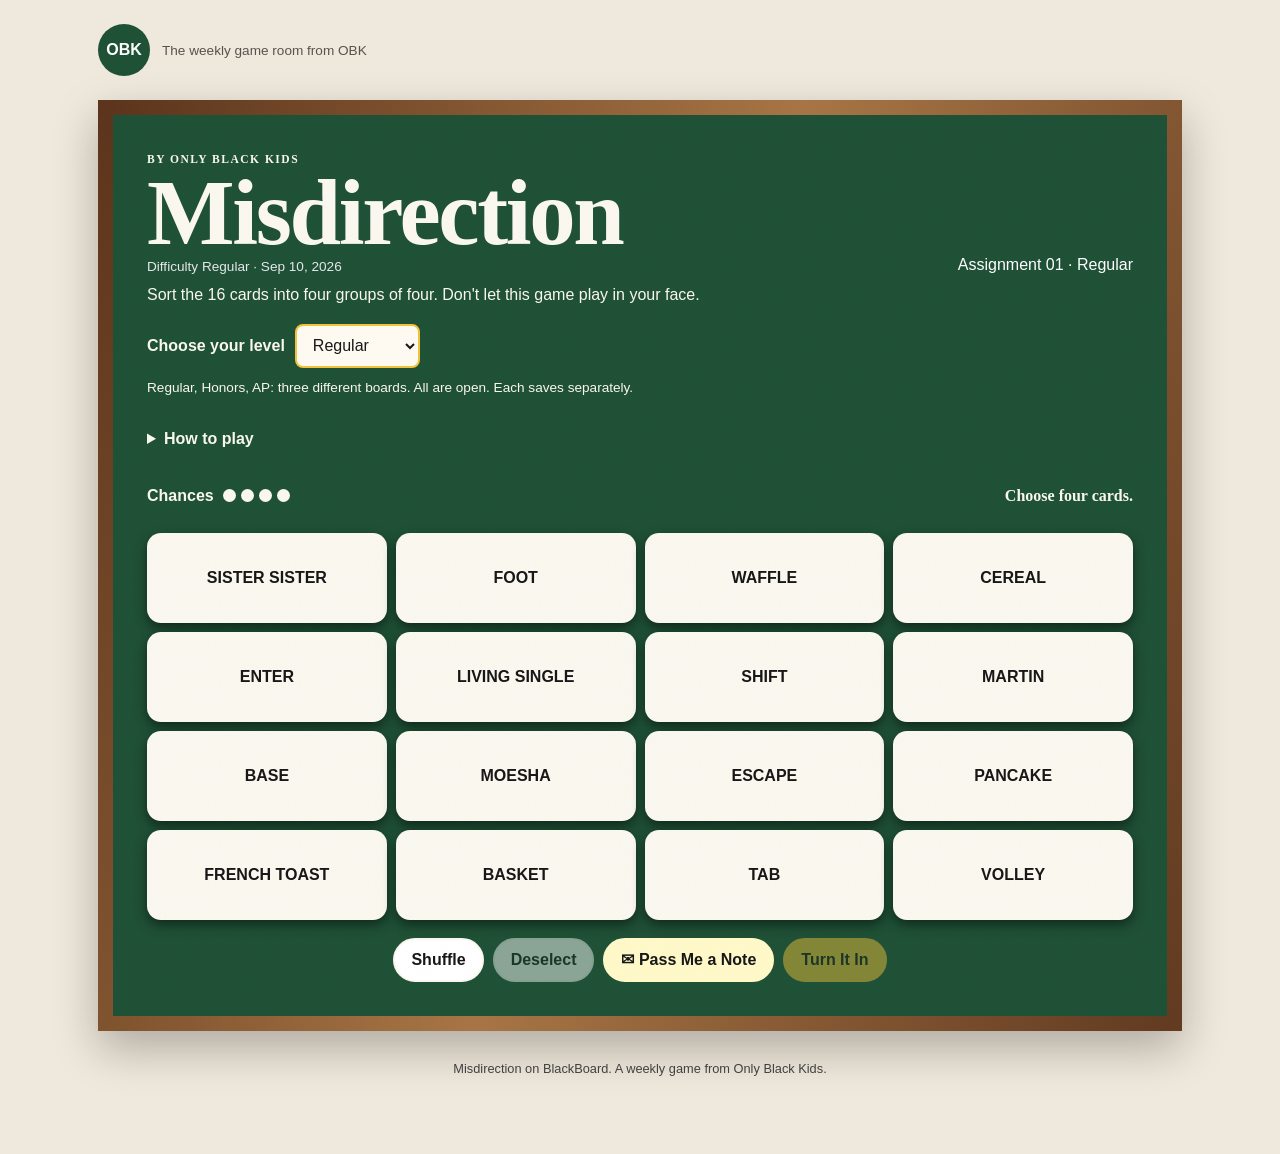
==== commit 434a7d8b: "Simplify Misdirection rules and remove old game branding" ====
--- a/embed/blackboard.html
+++ b/embed/blackboard.html
@@ -27,7 +27,7 @@
 <main id="game" class="game" data-game data-variant="blackboard"><div class="game-head"><div><span class="eyebrow">by Only Black Kids</span><h1>Misdirection</h1><div class="meta"><span data-difficulty></span> · <span data-date></span></div></div><div class="issue-stamp" data-issue></div></div><p class="lede">Sort the 16 cards into four groups of four. Don't let this game play in your face.</p>
 <div class="assignment-picker"><label for="assignment-level">Choose your level</label><select id="assignment-level" data-assignment-level aria-describedby="level-help"></select><p id="level-help">Regular, Honors, AP: three different boards. All are open. Each saves separately.</p></div>
 <p class="legacy-notice" data-legacy-notice hidden></p>
-<details class="how-to" data-how-to><summary>How to play</summary><p>Choose four cards with one shared connection, then Turn It In. Find all four groups before four mistakes. A good guess must leave a workable board, not just four words that fit locally.</p><p><strong>Example, not on this board:</strong> RAIN can go before BOW, COAT, DROP, and FALL to make rainbow, raincoat, raindrop, and rainfall. Some groups use meanings; others join words, change spacing, or use sounds.</p><p>One away means three of your four cards belong together. Pass Me a Note offers a broad direction, then a specific connection, then an optional tile reveal. Stop at any stage. Notes do not cost mistakes.</p></details>
+<details class="how-to" data-how-to><summary>How to play</summary><p>Choose four cards with one shared connection, then Turn It In. Find all four groups to clear the board. You have four chances, so take your time!</p><p><strong>Example</strong> RAIN can go before BOW, COAT, DROP, and FALL to make rainbow, raincoat, raindrop, and rainfall. Some groups use meanings; others join words, change spacing, or use sounds.</p><p>Seeing &quot;One away&quot;? Three of your picks belong together. Swap one card and try again. Need a little help? Tap Pass Me a Note for a clue. You can ask for a stronger clue, then reveal one card if you're still stuck. Take only the help you want. Hints won't use up your chances.</p></details>
 <div class="status"><div class="mistakes-wrap">Chances <span class="mistakes" data-mistakes></span></div><div class="message" data-message role="status" aria-live="polite">Choose four cards.</div></div>
 <div class="solved" data-solved aria-label="Solved groups"></div><div class="deck" data-deck aria-label="Unsolved cards"></div>
 <div class="actions"><button class="pill" type="button" data-shuffle>Shuffle</button><button class="pill" type="button" data-deselect>Deselect</button><button class="pill note" type="button" data-note>✉ Pass Me a Note</button><button class="pill primary" type="button" data-submit>Turn It In</button></div>
@@ -194,11 +194,15 @@
   return Object.hasOwn(value, 'solutionPath') && value.solutionPath === inferredPath ? value : { ...value, solutionPath: inferredPath };
 }
 
+// Keep the working route until /beta-misdirection is created and verified.
+// The public share destination can be changed here without touching saved progress.
+const SHARE_BASE_URL = 'https://onlyblackkids.com/pages/extra-credit-beta-misdirection';
+
 function resultText(state, puzzle) {
   const rows = state.solved.map(level => SYMBOLS[level]).join('\n');
   const assignment = puzzle.assignmentLevel ? `${puzzle.title} · ${puzzle.assignmentLevel}` : puzzle.title;
   const outcome = state.status === 'failed' ? 'Not solved' : state.status === 'complete' ? 'Solved' : 'In progress';
-  const playUrl = `https://onlyblackkids.com/pages/extra-credit-beta-misdirection?issue=${encodeURIComponent(puzzle.id)}`;
+  const playUrl = `${SHARE_BASE_URL}?issue=${encodeURIComponent(puzzle.id)}`;
   return [`Misdirection`, assignment, `Outcome: ${outcome}`, ...(rows ? [rows] : []),
     `Mistakes: ${state.mistakes}`, `Notes Used: ${state.notesUsed.length}`,
     `Try this assignment: ${playUrl}`].join('\n');
@@ -401,7 +405,7 @@
     group.words.every(word => typeof word === 'string') && group.words.includes(group.hintWord));
 }
 
-const catalog = {"currentRelease":"round2","puzzles":[{"id":"004","contentVersion":"1.0.0","title":"Extra Credit #004","publishDate":"2026-08-29","difficulty":"1.8","dek":"A level 1.8 warm-up with just enough side-eye.","groups":[{"level":"freshman","category":"Classic board games","words":["SORRY","CLUE","TROUBLE","LIFE"],"hintWord":"SORRY","hints":["Think about a night around the table.","These are names of board games."],"explanation":"Sorry!, Clue, Trouble, and The Game of Life are board games. Everyday meanings of their names are the distraction."},{"level":"sophomore","category":"Black-led UPN sitcoms","words":["MOESHA","EVE","THE PARKERS","ONE ON ONE"],"hintWord":"MOESHA","hints":["Think TV comedy and familiar faces.","Look for Black-led sitcoms that aired on UPN."],"explanation":"Moesha, Eve, The Parkers, and One on One all aired on UPN. Here the cards are show titles, not individual names or phrases."},{"level":"junior","category":"___ Day","words":["FIELD","GAME","SICK","SNOW"],"hintWord":"FIELD","hints":["Try placing the same word after each card.","Each card can come before Day."],"explanation":"Field day, game day, sick day, and snow day. The same following word completes all four phrases."},{"level":"senior","category":"Start with a silent letter","words":["KNIFE","GNOME","WRIST","PSALM"],"hintWord":"KNIFE","hints":["Say the words aloud, then compare their spelling.","The first written letter is not pronounced."],"explanation":"The K in knife, G in gnome, W in wrist, and P in psalm are silent in standard English pronunciation."}],"solutionPaths":[{"id":"reference"}]},{"id":"003","contentVersion":"1.0.0","title":"Extra Credit #003","publishDate":"2026-09-07","difficulty":"4.0","dek":"Some cards are absolutely trying to set you up.","legacyNotice":"Legacy beta board: one group uses a loose association. Original cards, accepted answers, and saved progress are preserved. The new assignment uses consistent rules.","reviewTitle":"Why colors were tempting","review":"BLACK, GREEN, BLUE, and PURPLE are all colors, so that was a reasonable guess. This board asks for a complete partition: the remaining twelve cards must also form three accepted groups. Colors does not complete either supported solution. The BLACK/PURPLE swap between the Prince and Bean groups is accepted as a legacy alternate. That flexibility does not make the original PURPLE clue a literal fit.","groups":[{"level":"freshman","category":"___ Berry","words":["HALLE","CHUCK","BLUE","STRAW"],"hintWord":"HALLE","hints":["Names and food can share an ending.","Try adding Berry after each card. Spaces may disappear."],"explanation":"Halle Berry and Chuck Berry are names; blueberry and strawberry are fruits. The rule allows joined words as well as names with a space."},{"level":"sophomore","category":"___ Rock","words":["CHRIS","KID","PUNK","FRAGGLE"],"hintWord":"CHRIS","hints":["Think entertainment, but not just one kind.","Try adding Rock after each card."],"explanation":"Chris Rock, Kid Rock, punk rock, and Fraggle Rock connect a performer, a musician, a genre, and a show through Rock."},{"level":"junior","category":"___ Prince","words":["FRESH","PURPLE","HALF-BLOOD","LITTLE"],"hintWord":"FRESH","hints":["Think names and titles. This legacy group has one loose association.","The shared word is Prince. In this old board, one accepted card is associated with the musician rather than a literal phrase."],"explanation":"Fresh Prince, Half-Blood Prince, and The Little Prince are names or titles. PURPLE is a legacy association with the musician Prince, not a literal ___ Prince fit. That inconsistency belongs to the puzzle, not the solver. It remains accepted here to preserve old games.","alternateExplanation":"This saved alternate uses Black Prince, alongside Fresh Prince, Half-Blood Prince, and The Little Prince. The BLACK/PURPLE swap remains accepted for legacy compatibility; it does not justify the original PURPLE clue."},{"level":"senior","category":"___ Bean","words":["BLACK","GREEN","STRING","JELLY"],"hintWord":"JELLY","hints":["Think food, with a sweet exception.","Try adding Bean after each card."],"explanation":"Black bean, green bean, string bean, and jelly bean all complete the phrase. The candy is the change of direction.","alternateExplanation":"Purple beans have purple pods; green bean, string bean, and jelly bean complete the other phrases. This is the complementary Bean group for the accepted BLACK/PURPLE legacy swap."}],"solutionPaths":[{"id":"reference"},{"id":"black-purple-swap","overrides":{"junior":["FRESH","BLACK","HALF-BLOOD","LITTLE"],"senior":["PURPLE","GREEN","STRING","JELLY"]}}]},{"id":"005","contentVersion":"1.0.0","title":"Assignment 01","release":"round2","assignmentLevel":"Regular","publishDate":"2026-09-10","difficulty":"Regular","dek":"Familiar things, a few double takes.","groups":[{"level":"freshman","category":"Breakfast foods","words":["WAFFLE","PANCAKE","FRENCH TOAST","CEREAL"],"hintWord":"WAFFLE","hints":["Picture the start of a day.","These can all be breakfast foods."],"explanation":"Waffles, pancakes, French toast, and cereal are familiar breakfast foods. Waffle can also mean being indecisive, but here it belongs on a plate."},{"level":"sophomore","category":"Black-led sitcoms that debuted in the 1990s","words":["MARTIN","LIVING SINGLE","MOESHA","SISTER SISTER"],"hintWord":"MARTIN","hints":["Think after-school reruns and TV comedy.","These are Black-led sitcoms that debuted in the 1990s."],"explanation":"Martin (1992), Living Single (1993), Sister, Sister (1994), and Moesha (1996) are sitcoms with Black leads. The card drops the comma in Sister, Sister."},{"level":"junior","category":"___ ball sports","words":["BASKET","FOOT","BASE","VOLLEY"],"hintWord":"BASKET","hints":["Try adding the same ending to each card.","Add ball to make the name of a sport."],"explanation":"Basketball, football, baseball, and volleyball. Each card becomes a sport when ball is joined to its end."},{"level":"senior","category":"Computer keyboard keys","words":["ESCAPE","SHIFT","TAB","ENTER"],"hintWord":"ESCAPE","hints":["Look near your hands at a computer.","These words label keyboard keys."],"explanation":"Escape, Shift, Tab, and Enter are keyboard keys. They also have ordinary meanings, which can pull attention away from the keyboard."}],"solutionPaths":[{"id":"reference"}]},{"id":"006","contentVersion":"1.0.0","title":"Assignment 01","release":"round2","assignmentLevel":"Honors","publishDate":"2026-09-10","difficulty":"Honors","dek":"A word can fit locally and still leave the wrong remainder.","reviewTitle":"Why an overlap is not always a solution","review":"Green light and green room are reasonable connections. On this board GREEN completes House, leaving the other cards able to form their own full groups. Try checking the remaining cards before committing to an attractive phrase.","groups":[{"level":"freshman","category":"___ light","words":["FLASH","SPOT","MOON","TRAFFIC"],"hintWord":"TRAFFIC","hints":["Try following the cards with the same word.","Each can come before light."],"explanation":"Flashlight, spotlight, moonlight, and traffic light. The rule allows closed compounds and spaced phrases."},{"level":"sophomore","category":"___ house","words":["GREEN","FULL","POWER","TREE"],"hintWord":"TREE","hints":["Some of these point to buildings, but one can be a hand of cards.","Each can come before house."],"explanation":"Greenhouse, full house, powerhouse, and tree house. A full house can be a poker hand; a powerhouse can mean a powerful person or organization."},{"level":"junior","category":"___ board","words":["SKATE","SCORE","DASH","CUP"],"hintWord":"SKATE","hints":["Look for a shared written ending, even when pronunciation changes.","Join each card to board."],"explanation":"Skateboard, scoreboard, dashboard, and cupboard. Cupboard is spelled with cup plus board even though its P is usually silent."},{"level":"senior","category":"___ room","words":["BALL","CLASS","COURT","SHOW"],"hintWord":"COURT","hints":["Think places with different purposes.","Each can come before room."],"explanation":"Ballroom, classroom, courtroom, and showroom. All four are established room words, not just descriptions of any room."}],"solutionPaths":[{"id":"reference"}]},{"id":"007","contentVersion":"1.0.0","title":"Assignment 01","release":"round2","assignmentLevel":"AP","publishDate":"2026-09-10","difficulty":"AP","dek":"Read it, say it, then look again.","groups":[{"level":"freshman","category":"Sound like letter names","words":["BEE","QUEUE","WHY","EYE"],"hintWord":"QUEUE","hints":["Say these aloud. Meaning is not the key.","Each sounds like the name of a single letter."],"explanation":"Bee sounds like B, queue like Q, why like Y, and eye like I. This group uses sound, not spelling or meaning."},{"level":"sophomore","category":"Begin with a silent letter","words":["KNIGHT","WRAP","GNAT","PSYCH"],"hintWord":"KNIGHT","hints":["Compare the first written character with the first sound.","The initial written letter is silent."],"explanation":"The K in knight, W in wrap, G in gnat, and P in psych are silent in standard English pronunciation."},{"level":"junior","category":"Reverse into another everyday word","words":["DRAW","LIVE","PART","STOP"],"hintWord":"DRAW","hints":["Change the direction in which you read.","Reverse each word letter by letter."],"explanation":"DRAW becomes WARD, LIVE becomes EVIL, PART becomes TRAP, and STOP becomes POTS. All four reverse into a different everyday word."},{"level":"senior","category":"___ cut","words":["SHORT","UNDER","CREW","PAPER"],"hintWord":"CREW","hints":["One following word links a route, a hairstyle, and more.","Each can come before cut."],"explanation":"Shortcut, undercut, crew cut, and paper cut. The rule allows both joined words and spaced phrases."}],"solutionPaths":[{"id":"reference"}]}]};
+const catalog = {"currentRelease":"round2","puzzles":[{"id":"004","contentVersion":"1.0.0","title":"Assignment #004","publishDate":"2026-08-29","difficulty":"1.8","dek":"A level 1.8 warm-up with just enough side-eye.","groups":[{"level":"freshman","category":"Classic board games","words":["SORRY","CLUE","TROUBLE","LIFE"],"hintWord":"SORRY","hints":["Think about a night around the table.","These are names of board games."],"explanation":"Sorry!, Clue, Trouble, and The Game of Life are board games. Everyday meanings of their names are the distraction."},{"level":"sophomore","category":"Black-led UPN sitcoms","words":["MOESHA","EVE","THE PARKERS","ONE ON ONE"],"hintWord":"MOESHA","hints":["Think TV comedy and familiar faces.","Look for Black-led sitcoms that aired on UPN."],"explanation":"Moesha, Eve, The Parkers, and One on One all aired on UPN. Here the cards are show titles, not individual names or phrases."},{"level":"junior","category":"___ Day","words":["FIELD","GAME","SICK","SNOW"],"hintWord":"FIELD","hints":["Try placing the same word after each card.","Each card can come before Day."],"explanation":"Field day, game day, sick day, and snow day. The same following word completes all four phrases."},{"level":"senior","category":"Start with a silent letter","words":["KNIFE","GNOME","WRIST","PSALM"],"hintWord":"KNIFE","hints":["Say the words aloud, then compare their spelling.","The first written letter is not pronounced."],"explanation":"The K in knife, G in gnome, W in wrist, and P in psalm are silent in standard English pronunciation."}],"solutionPaths":[{"id":"reference"}]},{"id":"003","contentVersion":"1.0.0","title":"Assignment #003","publishDate":"2026-09-07","difficulty":"4.0","dek":"Some cards are absolutely trying to set you up.","legacyNotice":"Legacy beta board: one group uses a loose association. Original cards, accepted answers, and saved progress are preserved. The new assignment uses consistent rules.","reviewTitle":"Why colors were tempting","review":"BLACK, GREEN, BLUE, and PURPLE are all colors, so that was a reasonable guess. This board asks for a complete partition: the remaining twelve cards must also form three accepted groups. Colors does not complete either supported solution. The BLACK/PURPLE swap between the Prince and Bean groups is accepted as a legacy alternate. That flexibility does not make the original PURPLE clue a literal fit.","groups":[{"level":"freshman","category":"___ Berry","words":["HALLE","CHUCK","BLUE","STRAW"],"hintWord":"HALLE","hints":["Names and food can share an ending.","Try adding Berry after each card. Spaces may disappear."],"explanation":"Halle Berry and Chuck Berry are names; blueberry and strawberry are fruits. The rule allows joined words as well as names with a space."},{"level":"sophomore","category":"___ Rock","words":["CHRIS","KID","PUNK","FRAGGLE"],"hintWord":"CHRIS","hints":["Think entertainment, but not just one kind.","Try adding Rock after each card."],"explanation":"Chris Rock, Kid Rock, punk rock, and Fraggle Rock connect a performer, a musician, a genre, and a show through Rock."},{"level":"junior","category":"___ Prince","words":["FRESH","PURPLE","HALF-BLOOD","LITTLE"],"hintWord":"FRESH","hints":["Think names and titles. This legacy group has one loose association.","The shared word is Prince. In this old board, one accepted card is associated with the musician rather than a literal phrase."],"explanation":"Fresh Prince, Half-Blood Prince, and The Little Prince are names or titles. PURPLE is a legacy association with the musician Prince, not a literal ___ Prince fit. That inconsistency belongs to the puzzle, not the solver. It remains accepted here to preserve old games.","alternateExplanation":"This saved alternate uses Black Prince, alongside Fresh Prince, Half-Blood Prince, and The Little Prince. The BLACK/PURPLE swap remains accepted for legacy compatibility; it does not justify the original PURPLE clue."},{"level":"senior","category":"___ Bean","words":["BLACK","GREEN","STRING","JELLY"],"hintWord":"JELLY","hints":["Think food, with a sweet exception.","Try adding Bean after each card."],"explanation":"Black bean, green bean, string bean, and jelly bean all complete the phrase. The candy is the change of direction.","alternateExplanation":"Purple beans have purple pods; green bean, string bean, and jelly bean complete the other phrases. This is the complementary Bean group for the accepted BLACK/PURPLE legacy swap."}],"solutionPaths":[{"id":"reference"},{"id":"black-purple-swap","overrides":{"junior":["FRESH","BLACK","HALF-BLOOD","LITTLE"],"senior":["PURPLE","GREEN","STRING","JELLY"]}}]},{"id":"005","contentVersion":"1.0.0","title":"Assignment 01","release":"round2","assignmentLevel":"Regular","publishDate":"2026-09-10","difficulty":"Regular","dek":"Familiar things, a few double takes.","groups":[{"level":"freshman","category":"Breakfast foods","words":["WAFFLE","PANCAKE","FRENCH TOAST","CEREAL"],"hintWord":"WAFFLE","hints":["Picture the start of a day.","These can all be breakfast foods."],"explanation":"Waffles, pancakes, French toast, and cereal are familiar breakfast foods. Waffle can also mean being indecisive, but here it belongs on a plate."},{"level":"sophomore","category":"Black-led sitcoms that debuted in the 1990s","words":["MARTIN","LIVING SINGLE","MOESHA","SISTER SISTER"],"hintWord":"MARTIN","hints":["Think after-school reruns and TV comedy.","These are Black-led sitcoms that debuted in the 1990s."],"explanation":"Martin (1992), Living Single (1993), Sister, Sister (1994), and Moesha (1996) are sitcoms with Black leads. The card drops the comma in Sister, Sister."},{"level":"junior","category":"___ ball sports","words":["BASKET","FOOT","BASE","VOLLEY"],"hintWord":"BASKET","hints":["Try adding the same ending to each card.","Add ball to make the name of a sport."],"explanation":"Basketball, football, baseball, and volleyball. Each card becomes a sport when ball is joined to its end."},{"level":"senior","category":"Computer keyboard keys","words":["ESCAPE","SHIFT","TAB","ENTER"],"hintWord":"ESCAPE","hints":["Look near your hands at a computer.","These words label keyboard keys."],"explanation":"Escape, Shift, Tab, and Enter are keyboard keys. They also have ordinary meanings, which can pull attention away from the keyboard."}],"solutionPaths":[{"id":"reference"}]},{"id":"006","contentVersion":"1.0.0","title":"Assignment 01","release":"round2","assignmentLevel":"Honors","publishDate":"2026-09-10","difficulty":"Honors","dek":"A word can fit locally and still leave the wrong remainder.","reviewTitle":"Why an overlap is not always a solution","review":"Green light and green room are reasonable connections. On this board GREEN completes House, leaving the other cards able to form their own full groups. Try checking the remaining cards before committing to an attractive phrase.","groups":[{"level":"freshman","category":"___ light","words":["FLASH","SPOT","MOON","TRAFFIC"],"hintWord":"TRAFFIC","hints":["Try following the cards with the same word.","Each can come before light."],"explanation":"Flashlight, spotlight, moonlight, and traffic light. The rule allows closed compounds and spaced phrases."},{"level":"sophomore","category":"___ house","words":["GREEN","FULL","POWER","TREE"],"hintWord":"TREE","hints":["Some of these point to buildings, but one can be a hand of cards.","Each can come before house."],"explanation":"Greenhouse, full house, powerhouse, and tree house. A full house can be a poker hand; a powerhouse can mean a powerful person or organization."},{"level":"junior","category":"___ board","words":["SKATE","SCORE","DASH","CUP"],"hintWord":"SKATE","hints":["Look for a shared written ending, even when pronunciation changes.","Join each card to board."],"explanation":"Skateboard, scoreboard, dashboard, and cupboard. Cupboard is spelled with cup plus board even though its P is usually silent."},{"level":"senior","category":"___ room","words":["BALL","CLASS","COURT","SHOW"],"hintWord":"COURT","hints":["Think places with different purposes.","Each can come before room."],"explanation":"Ballroom, classroom, courtroom, and showroom. All four are established room words, not just descriptions of any room."}],"solutionPaths":[{"id":"reference"}]},{"id":"007","contentVersion":"1.0.0","title":"Assignment 01","release":"round2","assignmentLevel":"AP","publishDate":"2026-09-10","difficulty":"AP","dek":"Read it, say it, then look again.","groups":[{"level":"freshman","category":"Sound like letter names","words":["BEE","QUEUE","WHY","EYE"],"hintWord":"QUEUE","hints":["Say these aloud. Meaning is not the key.","Each sounds like the name of a single letter."],"explanation":"Bee sounds like B, queue like Q, why like Y, and eye like I. This group uses sound, not spelling or meaning."},{"level":"sophomore","category":"Begin with a silent letter","words":["KNIGHT","WRAP","GNAT","PSYCH"],"hintWord":"KNIGHT","hints":["Compare the first written character with the first sound.","The initial written letter is silent."],"explanation":"The K in knight, W in wrap, G in gnat, and P in psych are silent in standard English pronunciation."},{"level":"junior","category":"Reverse into another everyday word","words":["DRAW","LIVE","PART","STOP"],"hintWord":"DRAW","hints":["Change the direction in which you read.","Reverse each word letter by letter."],"explanation":"DRAW becomes WARD, LIVE becomes EVIL, PART becomes TRAP, and STOP becomes POTS. All four reverse into a different everyday word."},{"level":"senior","category":"___ cut","words":["SHORT","UNDER","CREW","PAPER"],"hintWord":"CREW","hints":["One following word links a route, a hairstyle, and more.","Each can come before cut."],"explanation":"Shortcut, undercut, crew cut, and paper cut. The rule allows both joined words and spaced phrases."}],"solutionPaths":[{"id":"reference"}]}]};
 if (catalog) {
   const requested = new URLSearchParams(location.search).get('issue');
   const assignments = catalog.puzzles.filter(item => item.release === catalog.currentRelease && item.assignmentLevel);
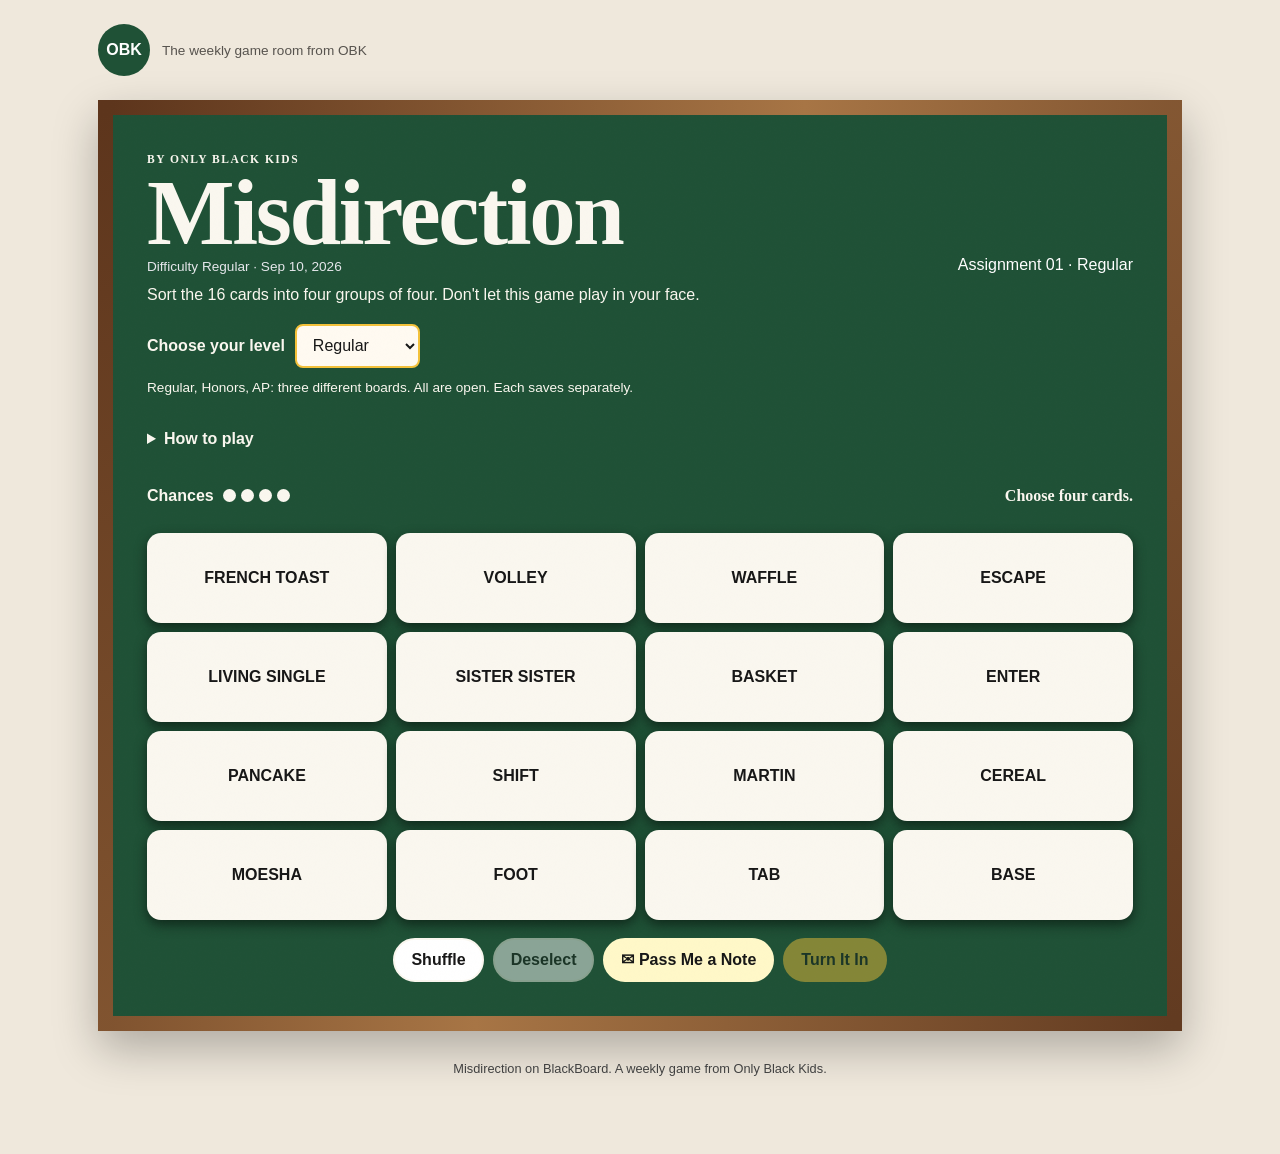
==== commit d130bdf5: "Use verified beta-misdirection share link" ====
--- a/embed/blackboard.html
+++ b/embed/blackboard.html
@@ -196,7 +196,7 @@
 
 // Keep the working route until /beta-misdirection is created and verified.
 // The public share destination can be changed here without touching saved progress.
-const SHARE_BASE_URL = 'https://onlyblackkids.com/pages/extra-credit-beta-misdirection';
+const SHARE_BASE_URL = 'https://onlyblackkids.com/beta-misdirection';
 
 function resultText(state, puzzle) {
   const rows = state.solved.map(level => SYMBOLS[level]).join('\n');
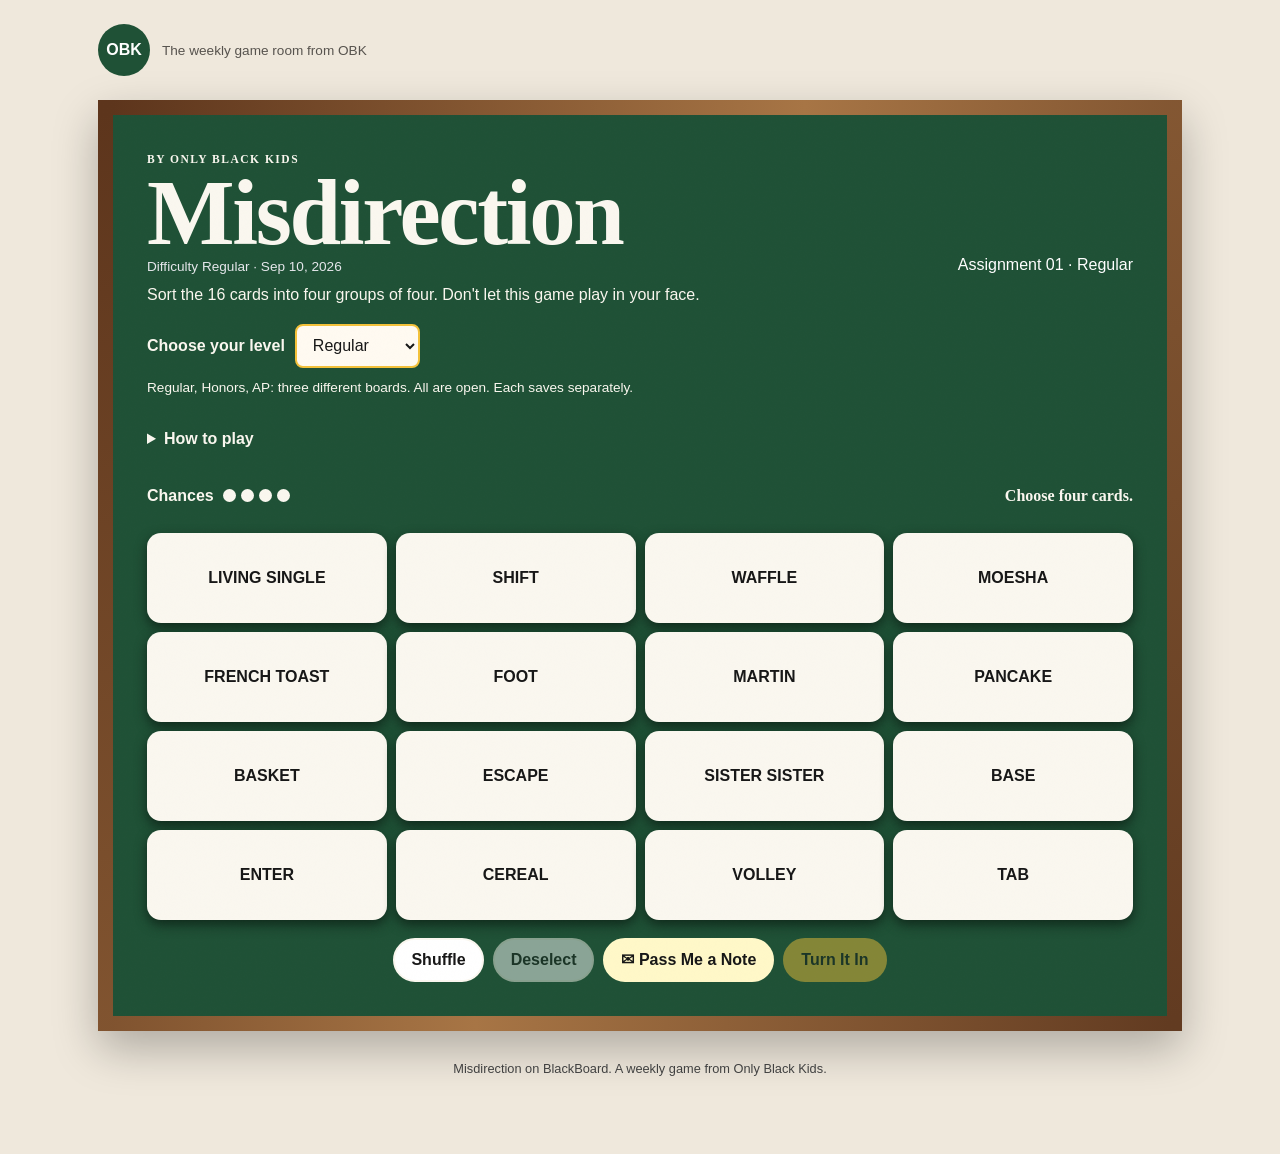
==== commit ffe3b205: "Simplify solved groups and completion dialog" ====
--- a/embed/blackboard.html
+++ b/embed/blackboard.html
@@ -35,7 +35,7 @@
 </main>
 <noscript><p class="noscript">Misdirection needs JavaScript enabled to keep score.</p></noscript><footer class="site-foot">Misdirection on BlackBoard. A weekly game from Only Black Kids.</footer></div>
 <dialog class="dialog" id="note-dialog" aria-labelledby="note-title"><div class="dialog-inner"><h2 id="note-title">Pass Me a Note</h2><p>Choose an unsolved group. Open a direction, a connection, or one tile, only as far as you want. Notes Used counts groups helped, not individual steps.</p><div class="note-choices" data-note-choices></div><div class="dialog-actions"><button class="pill" type="button" data-close-dialog>Back to the board</button></div></div></dialog>
-<dialog class="dialog" id="result-dialog" aria-labelledby="result-title"><div class="dialog-inner"><h2 id="result-title" data-result-title>Report Card</h2><p>Your report is spoiler-free and ready to share. Close this to read why each group fits.</p><textarea class="result-text" data-result-text readonly aria-label="Shareable result"></textarea><p class="share-status" data-share-status role="status" aria-live="polite"></p><div class="dialog-actions"><button class="pill primary" type="button" data-copy>Copy Result</button><button class="pill" type="button" data-share>Share</button><button class="pill" type="button" data-close-dialog>Review board</button><button class="pill" type="button" data-next-level hidden></button></div></div></dialog>
+<dialog class="dialog" id="result-dialog" aria-labelledby="result-title"><div class="dialog-inner"><h2 id="result-title" data-result-title>Report Card</h2><textarea class="result-text" data-result-text hidden readonly aria-label="Shareable result"></textarea><p class="share-status" data-share-status hidden role="status" aria-live="polite"></p><div class="dialog-actions"><button class="pill primary" type="button" data-copy>Copy</button><button class="pill" type="button" data-share>Share</button><button class="pill" type="button" data-close-dialog>Review</button><button class="pill" type="button" data-next-level hidden></button></div></div></dialog>
 <script>const LEVELS = ['freshman', 'sophomore', 'junior', 'senior'];
 const SYMBOLS = { freshman: '🟨', sophomore: '🟩', junior: '🟦', senior: '🟪' };
 
@@ -538,10 +538,6 @@
       const words = document.createElement('span');
       words.textContent = group.words.join(' · ');
       card.append(label, category, words);
-      const explanation = document.createElement('p');
-      explanation.className = 'group-explanation';
-      explanation.textContent = state.solutionPath && state.solutionPath !== 'reference' && group.alternateExplanation ? group.alternateExplanation : group.explanation || '';
-      card.append(explanation);
       return card;
     }));
     els.mistakes.replaceChildren(...Array.from({ length: 4 }, (_, index) => {
@@ -572,7 +568,8 @@
     els.resultText.value = resultText(state, puzzle);
     els.resultText.setSelectionRange(0, 0);
     els.resultText.scrollTop = 0;
-    els.share.hidden = typeof navigator.share !== 'function';
+    els.resultText.hidden = true;
+    els.shareStatus.hidden = true;
     const nextButton = $('[data-next-level]');
     const next = assignments[assignments.indexOf(puzzle) + 1];
     if (nextButton) {
@@ -581,7 +578,7 @@
       nextButton.onclick = next ? () => chooseAssignment(next.id) : null;
     }
     if (!els.resultDialog.open) {
-      els.copy.textContent = 'Copy Result';
+      els.copy.textContent = 'Copy';
       els.shareStatus.textContent = '';
       els.resultDialog.showModal();
     }
@@ -590,6 +587,8 @@
   }
 
   function manualCopyFallback() {
+    els.resultText.hidden = false;
+    els.shareStatus.hidden = false;
     els.shareStatus.textContent = 'Select the spoiler-free result above and copy manually.';
     els.resultText.focus();
     els.resultText.select();
@@ -656,7 +655,7 @@
     try { localStorage.removeItem(storageKey); } catch { storageWarning = true; }
     memorySave = null;
     state = createGame(puzzle, variant);
-    els.copy.textContent = 'Copy Result';
+    els.copy.textContent = 'Copy';
     els.shareStatus.textContent = '';
     persist(); render(); announce('Fresh board ready.');
   });
@@ -678,6 +677,10 @@
   els.share.addEventListener('click', async () => {
     els.shareStatus.textContent = '';
     try {
+      if (typeof navigator.share !== 'function') {
+        els.copy.click();
+        return;
+      }
       await navigator.share({ title:puzzle.title, text:resultText(state,puzzle) });
       track('result_shared', { issue:puzzle.id, variant });
     } catch (error) {
